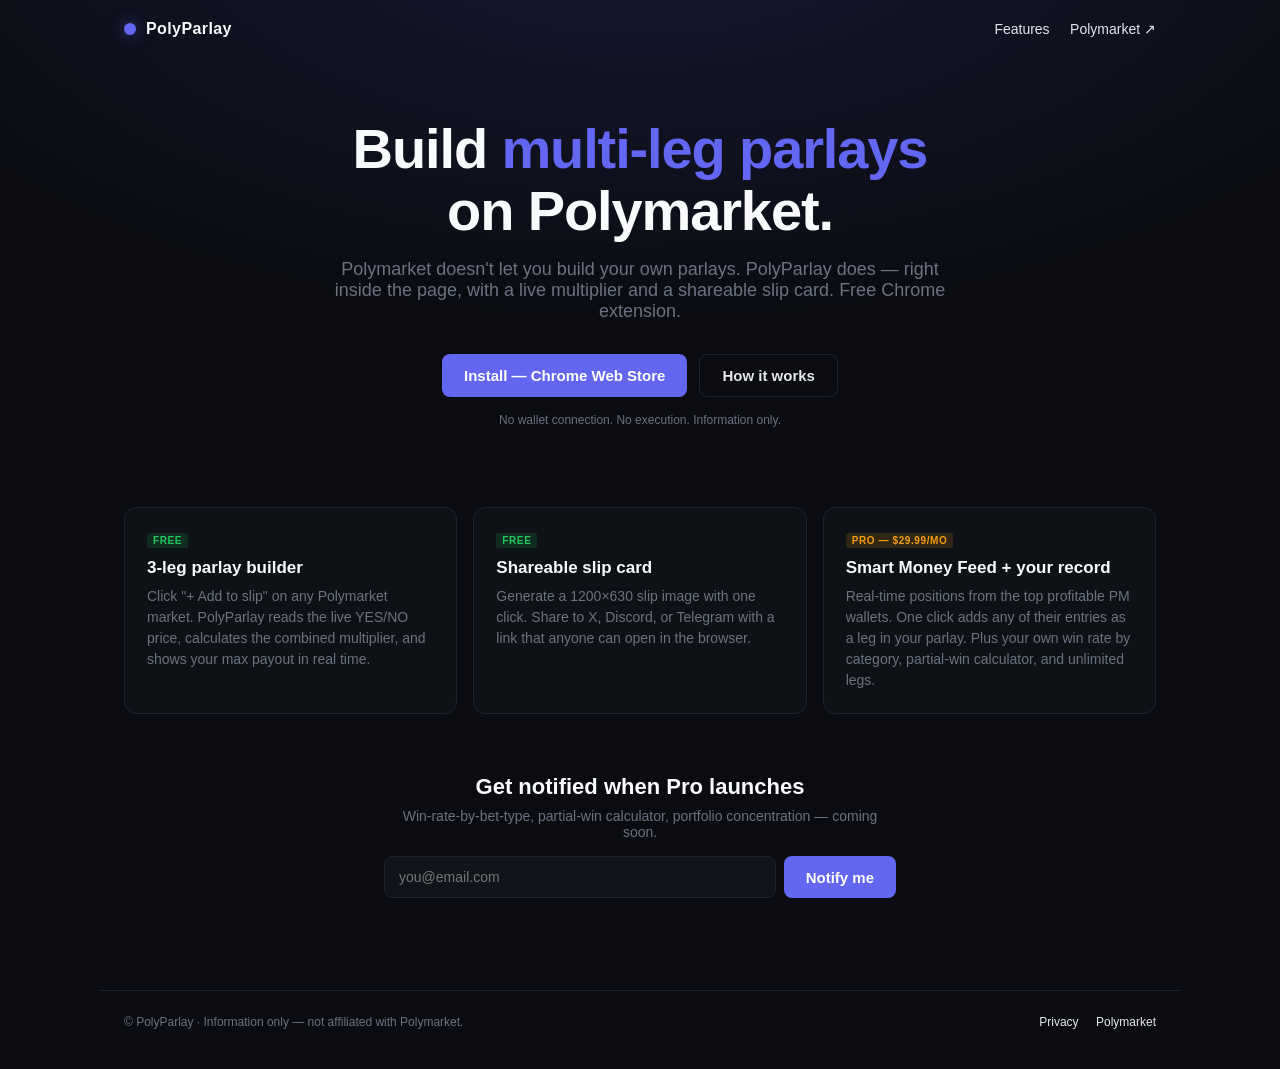
==== web/index.html @ f038534c "v0.1 — free tier MVP scaffold Chrome extension + slip viewer + landing page + privacy + README.  Fre" ====
<!doctype html>
<html lang="en">
  <head>
    <meta charset="utf-8" />
    <meta name="viewport" content="width=device-width, initial-scale=1" />
    <title>PolyParlay — Multi-leg parlay builder for Polymarket</title>
    <meta name="description" content="Build multi-leg parlays from Polymarket markets. See your combined multiplier and max payout. Generate shareable slip cards. Free Chrome extension." />
    <meta property="og:title" content="PolyParlay — Multi-leg parlay builder for Polymarket" />
    <meta property="og:description" content="Build, see, share. The parlay builder Polymarket doesn't have." />
    <meta property="og:type" content="website" />
    <meta name="twitter:card" content="summary_large_image" />
    <style>
      :root {
        --bg: #0b0d12;
        --surface: #11141a;
        --line: #1e2230;
        --muted: #6b7280;
        --text: #e5e7eb;
        --strong: #f9fafb;
        --accent: #6366f1;
        --green: #22c55e;
        --pro: #f59e0b;
      }
      * { box-sizing: border-box; }
      body {
        margin: 0;
        font-family: -apple-system, BlinkMacSystemFont, "Segoe UI", sans-serif;
        background: radial-gradient(1200px 600px at 50% -100px, rgba(99,102,241,0.15), transparent 70%), #0a0c12;
        color: var(--text);
        min-height: 100vh;
      }
      .nav {
        max-width: 1080px; margin: 0 auto;
        padding: 20px 24px;
        display: flex; justify-content: space-between; align-items: center;
      }
      .brand {
        display: flex; align-items: center; gap: 10px;
        font-weight: 800; letter-spacing: 0.4px; color: var(--strong);
      }
      .brand .dot {
        width: 12px; height: 12px; border-radius: 50%;
        background: var(--accent);
        box-shadow: 0 0 16px rgba(99,102,241,0.6);
      }
      .nav a {
        color: var(--text); text-decoration: none; margin-left: 16px;
        font-size: 14px;
      }
      .nav a:hover { color: var(--strong); }

      .hero {
        max-width: 1080px; margin: 0 auto;
        padding: 60px 24px 80px;
        text-align: center;
      }
      h1 {
        font-size: clamp(32px, 5vw, 56px);
        line-height: 1.1;
        color: var(--strong);
        margin: 0 0 18px;
        font-weight: 800;
        letter-spacing: -0.02em;
      }
      h1 .accent { color: var(--accent); }
      .sub {
        color: var(--muted);
        font-size: clamp(15px, 1.6vw, 18px);
        max-width: 640px;
        margin: 0 auto 32px;
      }
      .cta-row {
        display: flex; justify-content: center; gap: 12px; flex-wrap: wrap;
        margin-bottom: 16px;
      }
      .btn {
        display: inline-flex; align-items: center; gap: 8px;
        padding: 12px 22px;
        border-radius: 8px;
        font-weight: 700; font-size: 15px;
        text-decoration: none;
        cursor: pointer; border: 0;
      }
      .btn.primary { background: var(--accent); color: white; }
      .btn.primary:hover { filter: brightness(1.08); }
      .btn.ghost { background: transparent; color: var(--text); border: 1px solid var(--line); }
      .btn.ghost:hover { color: var(--strong); border-color: #2c3142; }
      .micro { font-size: 12px; color: var(--muted); }

      .features {
        max-width: 1080px; margin: 0 auto;
        padding: 0 24px 60px;
        display: grid;
        grid-template-columns: repeat(3, 1fr);
        gap: 16px;
      }
      .feat {
        background: rgba(17, 20, 26, 0.7);
        border: 1px solid var(--line);
        border-radius: 12px;
        padding: 22px;
      }
      .feat h3 {
        margin: 0 0 8px;
        font-size: 17px;
        color: var(--strong);
      }
      .feat p { color: var(--muted); margin: 0; font-size: 14px; line-height: 1.5; }
      .feat .tag {
        display: inline-block; font-size: 10px; letter-spacing: 0.6px;
        text-transform: uppercase; padding: 2px 6px; border-radius: 3px;
        background: rgba(245,158,11,0.15); color: var(--pro);
        margin-bottom: 10px; font-weight: 700;
      }
      .feat .tag.free { background: rgba(34,197,94,0.15); color: var(--green); }

      .email {
        max-width: 560px; margin: 0 auto;
        padding: 0 24px 80px;
        text-align: center;
      }
      .email h2 { color: var(--strong); margin: 0 0 8px; font-size: 22px; }
      .email p { color: var(--muted); margin: 0 0 16px; font-size: 14px; }
      .email form {
        display: flex; gap: 8px;
      }
      .email input {
        flex: 1;
        background: var(--surface);
        border: 1px solid var(--line);
        border-radius: 8px;
        padding: 12px 14px;
        color: var(--strong);
        font-size: 14px;
      }
      .email input:focus { outline: 2px solid var(--accent); border-color: transparent; }
      .footer {
        max-width: 1080px; margin: 0 auto;
        padding: 24px 24px 40px;
        display: flex; justify-content: space-between; flex-wrap: wrap; gap: 12px;
        border-top: 1px solid var(--line);
        font-size: 12px; color: var(--muted);
      }
      .footer a { color: var(--text); text-decoration: none; margin-left: 14px; }
      .footer a:hover { color: var(--strong); }

      @media (max-width: 720px) {
        .features { grid-template-columns: 1fr; }
      }
    </style>
  </head>
  <body>
    <nav class="nav">
      <div class="brand"><span class="dot"></span> PolyParlay</div>
      <div>
        <a href="#features">Features</a>
        <a href="https://polymarket.com" target="_blank" rel="noopener">Polymarket ↗</a>
      </div>
    </nav>

    <section class="hero">
      <h1>Build <span class="accent">multi-leg parlays</span><br />on Polymarket.</h1>
      <p class="sub">
        Polymarket doesn't let you build your own parlays. PolyParlay does — right inside the page, with a
        live multiplier and a shareable slip card. Free Chrome extension.
      </p>
      <div class="cta-row">
        <a class="btn primary" id="installCta" href="#">Install — Chrome Web Store</a>
        <a class="btn ghost" href="#features">How it works</a>
      </div>
      <div class="micro">No wallet connection. No execution. Information only.</div>
    </section>

    <section class="features" id="features">
      <div class="feat">
        <span class="tag free">Free</span>
        <h3>3-leg parlay builder</h3>
        <p>Click "+ Add to slip" on any Polymarket market. PolyParlay reads the live YES/NO price, calculates the combined multiplier, and shows your max payout in real time.</p>
      </div>
      <div class="feat">
        <span class="tag free">Free</span>
        <h3>Shareable slip card</h3>
        <p>Generate a 1200×630 slip image with one click. Share to X, Discord, or Telegram with a link that anyone can open in the browser.</p>
      </div>
      <div class="feat">
        <span class="tag">Pro — $29.99/mo</span>
        <h3>Smart Money Feed + your record</h3>
        <p>Real-time positions from the top profitable PM wallets. One click adds any of their entries as a leg in your parlay. Plus your own win rate by category, partial-win calculator, and unlimited legs.</p>
      </div>
    </section>

    <section class="email">
      <h2>Get notified when Pro launches</h2>
      <p>Win-rate-by-bet-type, partial-win calculator, portfolio concentration — coming soon.</p>
      <form id="emailForm">
        <input type="email" required placeholder="you@email.com" id="emailInput" />
        <button type="submit" class="btn primary">Notify me</button>
      </form>
      <div class="micro" id="emailStatus" style="margin-top: 12px;"></div>
    </section>

    <div class="footer">
      <div>© PolyParlay · Information only — not affiliated with Polymarket.</div>
      <div>
        <a href="/privacy.html">Privacy</a>
        <a href="https://polymarket.com" target="_blank" rel="noopener">Polymarket</a>
      </div>
    </div>

    <script>
      // Placeholder install link until CWS listing is live
      document.getElementById('installCta').addEventListener('click', (e) => {
        e.preventDefault();
        const msg = 'Chrome Web Store listing pending. Watch this space — or load unpacked from GitHub for now.';
        alert(msg);
      });

      // Placeholder email capture (no backend yet — log to console; replace with Formspree/Netlify/etc.)
      document.getElementById('emailForm').addEventListener('submit', (e) => {
        e.preventDefault();
        const email = document.getElementById('emailInput').value.trim();
        const status = document.getElementById('emailStatus');
        if (!email) return;
        // TODO: wire to email service. For now, store locally and confirm.
        try {
          const list = JSON.parse(localStorage.getItem('pp_waitlist') || '[]');
          list.push({ email, ts: Date.now() });
          localStorage.setItem('pp_waitlist', JSON.stringify(list));
        } catch {}
        status.textContent = 'Thanks — you\'re on the list.';
        document.getElementById('emailInput').value = '';
      });
    </script>
  </body>
</html>
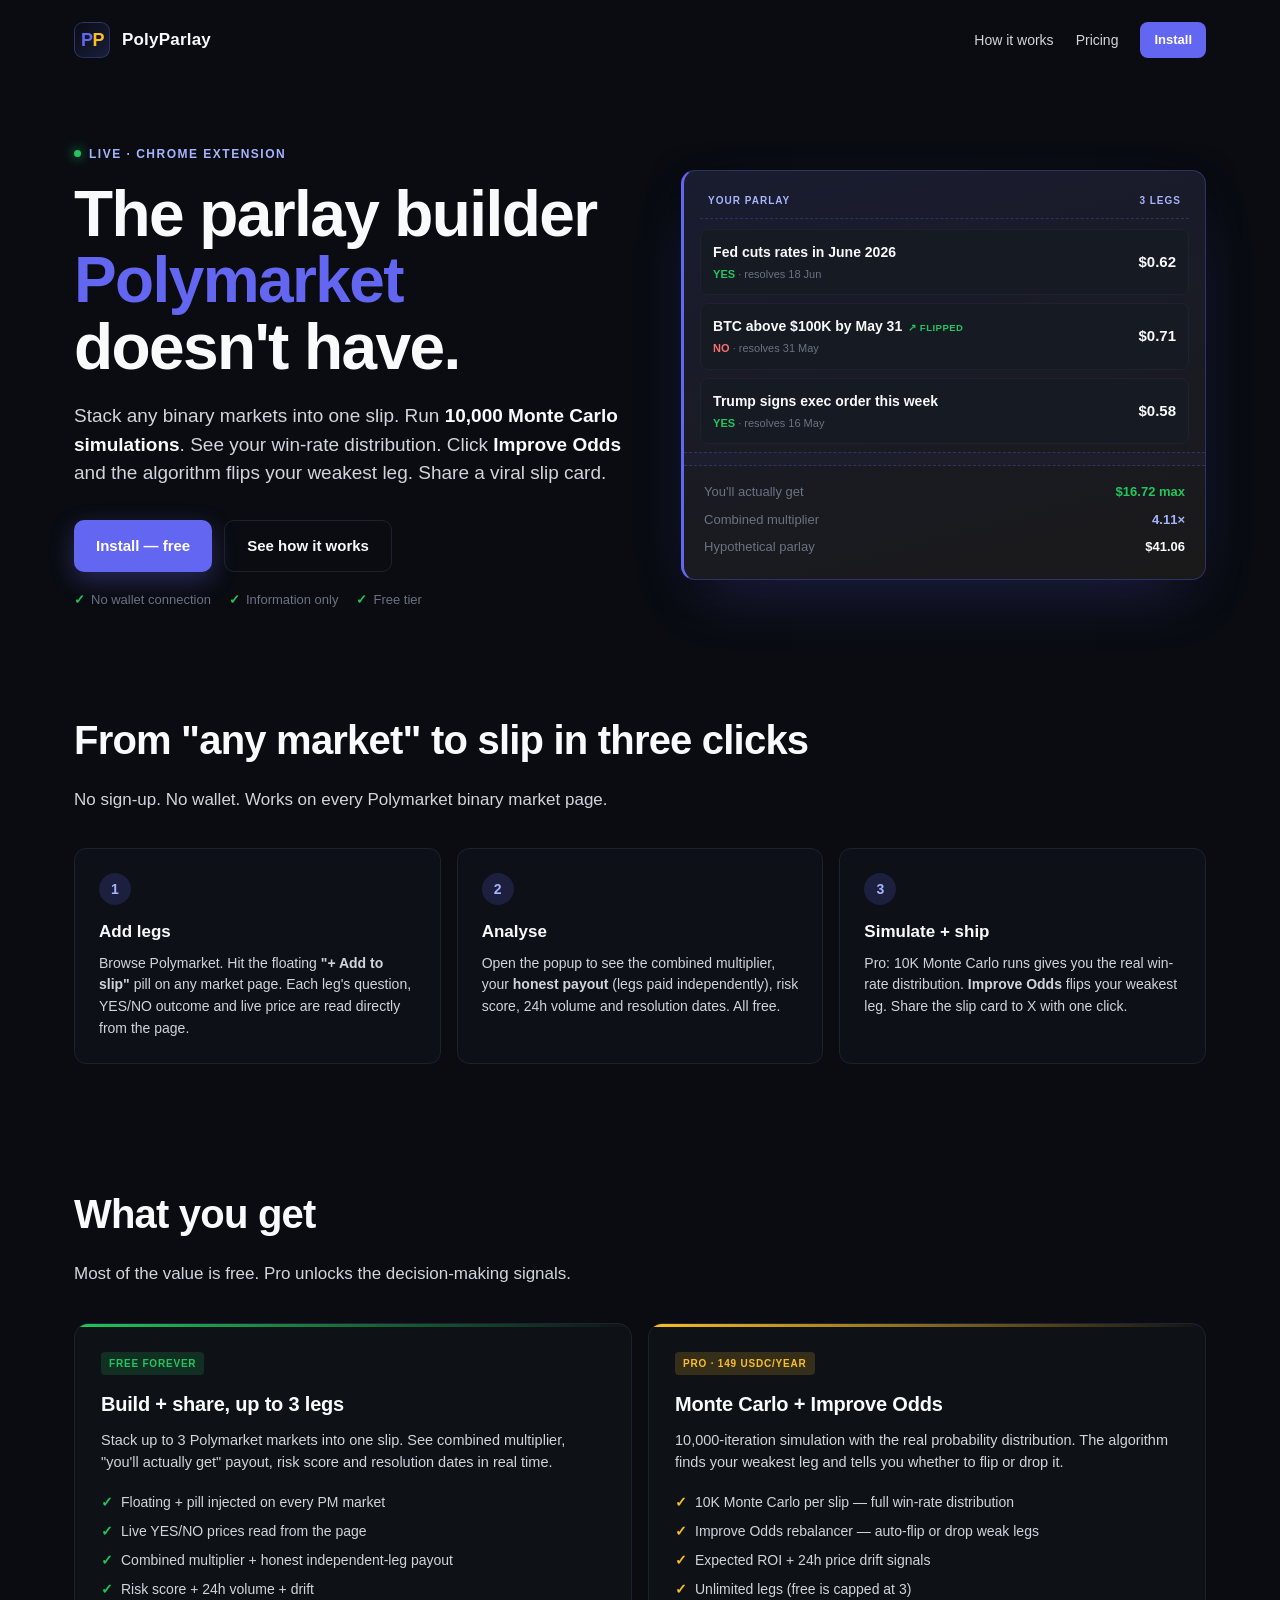
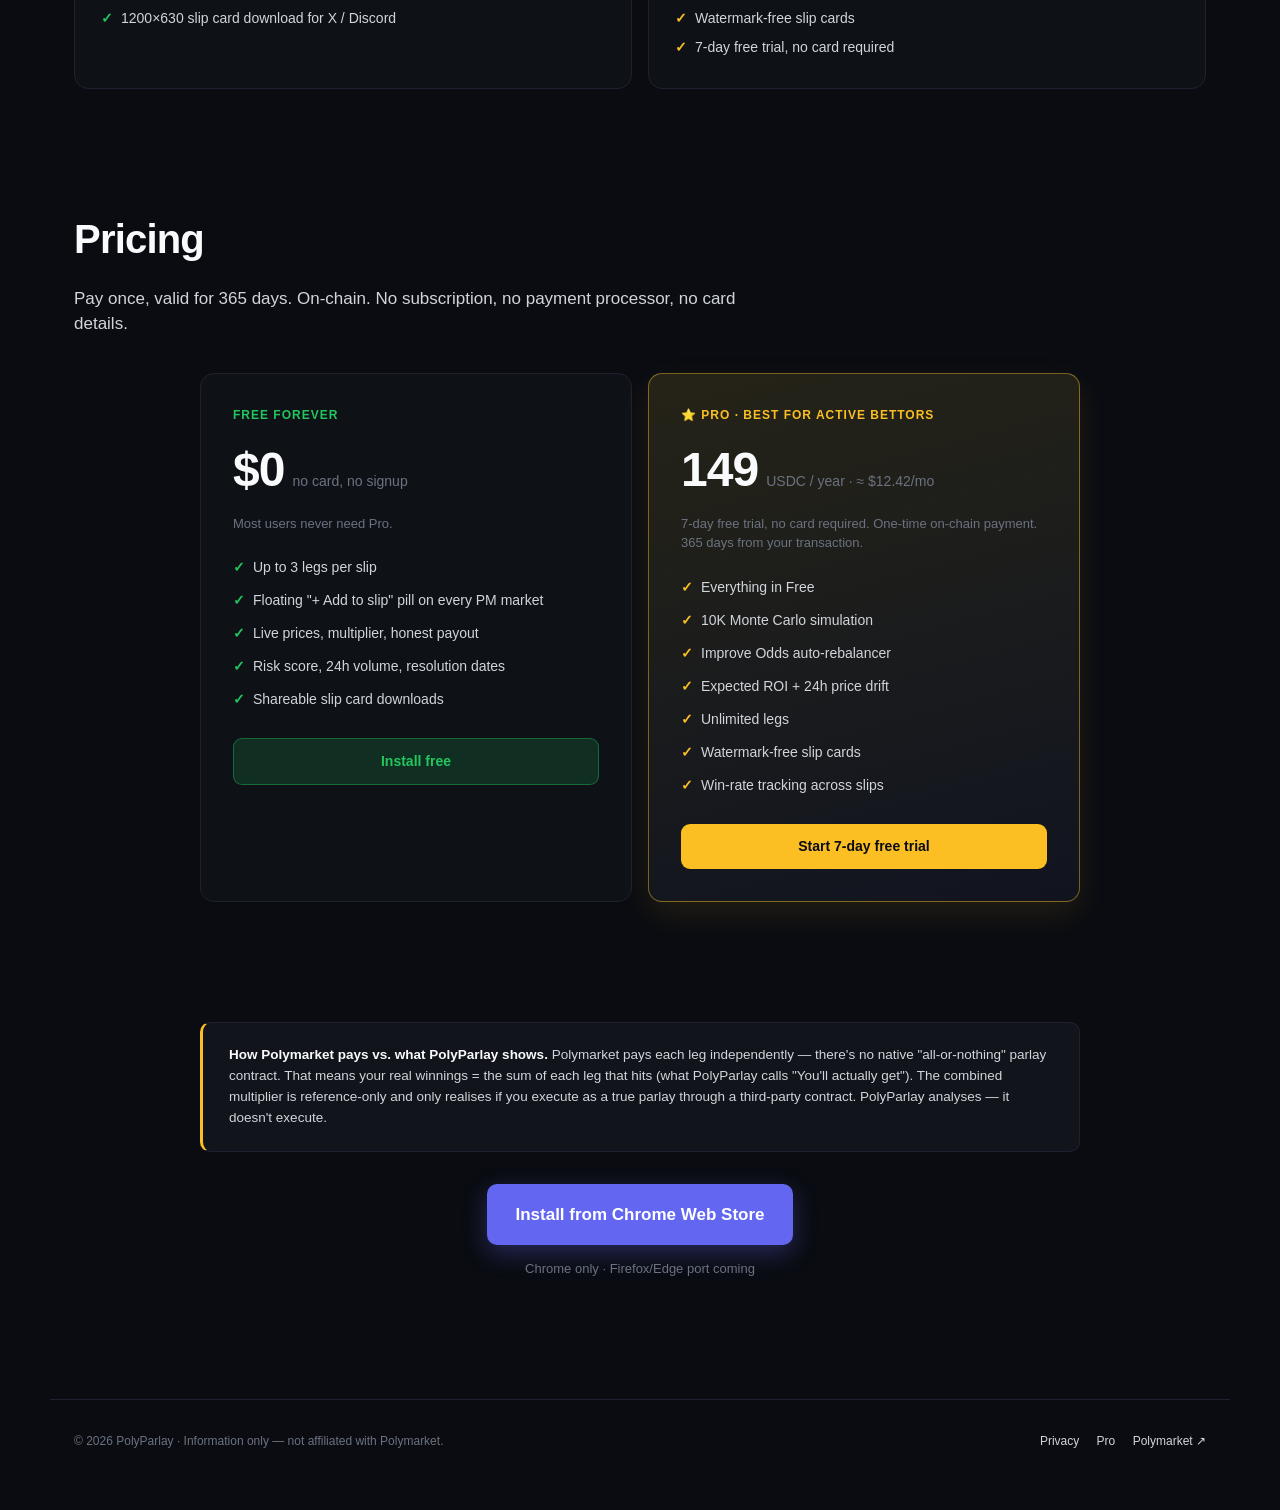
==== commit 9b891b64: "website rewrite + X assets (header + bio) WEB (web/index.html): - Stale $29.99/mo Pro pricing -> 149" ====
--- a/web/index.html
+++ b/web/index.html
@@ -4,232 +4,625 @@
     <meta charset="utf-8" />
     <meta name="viewport" content="width=device-width, initial-scale=1" />
     <title>PolyParlay — Multi-leg parlay builder for Polymarket</title>
-    <meta name="description" content="Build multi-leg parlays from Polymarket markets. See your combined multiplier and max payout. Generate shareable slip cards. Free Chrome extension." />
+    <meta name="description" content="Build multi-leg parlays from Polymarket markets. 10K Monte Carlo sim, auto-rebalance weak legs, shareable slip cards. Free Chrome extension." />
     <meta property="og:title" content="PolyParlay — Multi-leg parlay builder for Polymarket" />
-    <meta property="og:description" content="Build, see, share. The parlay builder Polymarket doesn't have." />
+    <meta property="og:description" content="Stack 3+ Polymarket markets into one slip. 10K Monte Carlo sim. Auto-rebalance your weakest leg. Honest payout math." />
     <meta property="og:type" content="website" />
+    <meta property="og:url" content="https://polyparlay.app" />
     <meta name="twitter:card" content="summary_large_image" />
+    <meta name="twitter:title" content="PolyParlay — Parlay Builder for Polymarket" />
+    <meta name="twitter:description" content="Stack 3+ Polymarket markets into one slip. 10K Monte Carlo. Auto-rebalance weak legs." />
+    <link rel="icon" type="image/png" sizes="128x128" href="/icon.png" />
     <style>
       :root {
-        --bg: #0b0d12;
+        --bg: #0a0c12;
         --surface: #11141a;
+        --surface-2: #161a22;
         --line: #1e2230;
         --muted: #6b7280;
-        --text: #e5e7eb;
+        --text: #d1d5db;
         --strong: #f9fafb;
         --accent: #6366f1;
+        --accent-2: #a5b4fc;
         --green: #22c55e;
-        --pro: #f59e0b;
+        --pro: #fbbf24;
       }
       * { box-sizing: border-box; }
+      html { scroll-behavior: smooth; }
       body {
         margin: 0;
-        font-family: -apple-system, BlinkMacSystemFont, "Segoe UI", sans-serif;
-        background: radial-gradient(1200px 600px at 50% -100px, rgba(99,102,241,0.15), transparent 70%), #0a0c12;
+        font-family: -apple-system, BlinkMacSystemFont, "Segoe UI", "Helvetica Neue", sans-serif;
+        background:
+          radial-gradient(900px 500px at 100% -10%, rgba(99,102,241,0.22), transparent 60%),
+          radial-gradient(700px 500px at 0% 110%, rgba(245,158,11,0.10), transparent 60%),
+          var(--bg);
         color: var(--text);
         min-height: 100vh;
-      }
+        line-height: 1.5;
+        -webkit-font-smoothing: antialiased;
+      }
+
+      /* === NAV === */
       .nav {
-        max-width: 1080px; margin: 0 auto;
-        padding: 20px 24px;
+        max-width: 1180px; margin: 0 auto;
+        padding: 22px 24px;
         display: flex; justify-content: space-between; align-items: center;
       }
       .brand {
-        display: flex; align-items: center; gap: 10px;
-        font-weight: 800; letter-spacing: 0.4px; color: var(--strong);
-      }
-      .brand .dot {
-        width: 12px; height: 12px; border-radius: 50%;
+        display: flex; align-items: center; gap: 12px;
+        font-weight: 800; letter-spacing: 0.2px; color: var(--strong);
+        font-size: 17px;
+        text-decoration: none;
+      }
+      .brand-mark {
+        width: 36px; height: 36px;
+        border-radius: 9px;
+        background: linear-gradient(135deg, #0a0c14, #1a1f3a);
+        display: inline-flex; align-items: center; justify-content: center;
+        gap: 1px; padding: 0 4px;
+        border: 1px solid rgba(99,102,241,0.35);
+        font-weight: 900; font-size: 18px;
+        letter-spacing: -1.5px;
+        line-height: 1;
+      }
+      .brand-mark .p1 { color: var(--accent); }
+      .brand-mark .p2 { color: var(--pro); }
+      .nav-links { display: flex; gap: 22px; align-items: center; }
+      .nav-links a {
+        color: var(--text); text-decoration: none; font-size: 14px; font-weight: 500;
+      }
+      .nav-links a:hover { color: var(--strong); }
+      .nav-links .install {
         background: var(--accent);
-        box-shadow: 0 0 16px rgba(99,102,241,0.6);
-      }
-      .nav a {
-        color: var(--text); text-decoration: none; margin-left: 16px;
-        font-size: 14px;
-      }
-      .nav a:hover { color: var(--strong); }
-
+        color: white !important;
+        padding: 8px 14px;
+        border-radius: 8px;
+        font-weight: 700;
+        font-size: 13px;
+      }
+      .nav-links .install:hover { filter: brightness(1.08); }
+
+      /* === HERO === */
       .hero {
-        max-width: 1080px; margin: 0 auto;
-        padding: 60px 24px 80px;
-        text-align: center;
+        max-width: 1180px; margin: 0 auto;
+        padding: 60px 24px 40px;
+        display: grid;
+        grid-template-columns: 1.05fr 1fr;
+        gap: 56px;
+        align-items: center;
+      }
+      .hero-eyebrow {
+        display: inline-flex; align-items: center; gap: 8px;
+        font-size: 12px; font-weight: 700;
+        letter-spacing: 1.5px; text-transform: uppercase;
+        color: var(--accent-2);
+        margin-bottom: 18px;
+      }
+      .hero-eyebrow .pulse {
+        width: 7px; height: 7px; border-radius: 50%;
+        background: var(--green);
+        box-shadow: 0 0 12px var(--green);
+        animation: pulse 2.2s ease-in-out infinite;
+      }
+      @keyframes pulse {
+        0%, 100% { opacity: 1; }
+        50% { opacity: 0.45; }
       }
       h1 {
-        font-size: clamp(32px, 5vw, 56px);
-        line-height: 1.1;
+        font-size: clamp(36px, 5.4vw, 64px);
+        line-height: 1.04;
         color: var(--strong);
-        margin: 0 0 18px;
-        font-weight: 800;
-        letter-spacing: -0.02em;
+        margin: 0 0 22px;
+        font-weight: 900;
+        letter-spacing: -0.025em;
       }
       h1 .accent { color: var(--accent); }
-      .sub {
-        color: var(--muted);
-        font-size: clamp(15px, 1.6vw, 18px);
-        max-width: 640px;
-        margin: 0 auto 32px;
-      }
+      h1 .pro { color: var(--pro); }
+      .lede {
+        color: var(--text);
+        font-size: clamp(16px, 1.8vw, 19px);
+        max-width: 560px;
+        margin: 0 0 32px;
+      }
+      .lede strong { color: var(--strong); }
       .cta-row {
-        display: flex; justify-content: center; gap: 12px; flex-wrap: wrap;
-        margin-bottom: 16px;
+        display: flex; gap: 12px; flex-wrap: wrap;
+        margin-bottom: 18px;
       }
       .btn {
         display: inline-flex; align-items: center; gap: 8px;
-        padding: 12px 22px;
-        border-radius: 8px;
+        padding: 14px 22px;
+        border-radius: 10px;
         font-weight: 700; font-size: 15px;
         text-decoration: none;
         cursor: pointer; border: 0;
-      }
-      .btn.primary { background: var(--accent); color: white; }
+        transition: filter 0.12s ease, transform 0.1s ease;
+      }
+      .btn:active { transform: scale(0.985); }
+      .btn.primary {
+        background: var(--accent); color: white;
+        box-shadow: 0 8px 24px rgba(99,102,241,0.32);
+      }
       .btn.primary:hover { filter: brightness(1.08); }
-      .btn.ghost { background: transparent; color: var(--text); border: 1px solid var(--line); }
-      .btn.ghost:hover { color: var(--strong); border-color: #2c3142; }
-      .micro { font-size: 12px; color: var(--muted); }
-
+      .btn.ghost {
+        background: transparent; color: var(--strong);
+        border: 1px solid var(--line);
+      }
+      .btn.ghost:hover { border-color: #2c3142; }
+      .trust-row {
+        display: flex; gap: 18px; flex-wrap: wrap;
+        font-size: 13px; color: var(--muted);
+      }
+      .trust-row span { display: inline-flex; align-items: center; gap: 6px; }
+      .trust-row .ok { color: var(--green); font-weight: 700; }
+
+      /* === HERO VISUAL — parlay-ticket mockup === */
+      .hero-visual {
+        background: var(--surface);
+        background-image: linear-gradient(165deg, rgba(99,102,241,0.10), rgba(245,158,11,0.04));
+        border: 1px solid rgba(99,102,241,0.30);
+        border-left: 3px solid var(--accent);
+        border-radius: 14px;
+        padding: 16px;
+        box-shadow: 0 24px 60px -20px rgba(99,102,241,0.30), 0 8px 30px rgba(0,0,0,0.5);
+      }
+      .hv-head {
+        display: flex; justify-content: space-between;
+        font-size: 10px; font-weight: 800;
+        letter-spacing: 1px; text-transform: uppercase;
+        color: var(--accent-2);
+        padding: 6px 8px 10px;
+        border-bottom: 1px dashed rgba(99,102,241,0.28);
+        margin-bottom: 10px;
+      }
+      .hv-leg {
+        display: grid;
+        grid-template-columns: 1fr auto;
+        gap: 12px;
+        padding: 12px;
+        background: var(--surface-2);
+        border: 1px solid var(--line);
+        border-radius: 8px;
+        margin-bottom: 8px;
+        align-items: center;
+      }
+      .hv-leg-q { color: var(--strong); font-weight: 600; font-size: 14px; }
+      .hv-leg-meta { color: var(--muted); font-size: 11px; margin-top: 3px; }
+      .hv-leg-meta .yes { color: var(--green); font-weight: 700; }
+      .hv-leg-meta .no  { color: #f87171; font-weight: 700; }
+      .hv-leg-price { font-weight: 800; color: var(--strong); font-size: 15px; }
+      .hv-flip {
+        display: inline-block;
+        font-size: 9.5px;
+        font-weight: 800;
+        color: var(--green);
+        letter-spacing: 0.5px;
+        margin-left: 6px;
+      }
+      .hv-perf {
+        position: relative;
+        height: 14px;
+        margin: 6px -16px;
+        background: rgba(99,102,241,0.04);
+        border-top: 1px dashed rgba(99,102,241,0.28);
+        border-bottom: 1px dashed rgba(99,102,241,0.28);
+      }
+      .hv-stub { padding: 6px 4px 2px; }
+      .hv-stub-row {
+        display: flex; justify-content: space-between;
+        font-size: 13px;
+        padding: 4px 0;
+      }
+      .hv-stub-row .lbl { color: var(--muted); }
+      .hv-stub-row .val { color: var(--strong); font-weight: 700; }
+      .hv-stub-row.green .val { color: var(--green); font-weight: 800; }
+      .hv-stub-row.accent .val { color: var(--accent-2); font-weight: 700; }
+
+      /* === SECTION HEADER === */
+      .section {
+        max-width: 1180px; margin: 0 auto;
+        padding: 60px 24px;
+      }
+      .section h2 {
+        font-size: clamp(28px, 3.5vw, 40px);
+        color: var(--strong);
+        margin: 0 0 14px;
+        font-weight: 900;
+        letter-spacing: -0.02em;
+      }
+      .section .lead {
+        color: var(--text);
+        font-size: 17px;
+        max-width: 680px;
+        margin-bottom: 36px;
+      }
+
+      /* === FEATURES === */
       .features {
-        max-width: 1080px; margin: 0 auto;
-        padding: 0 24px 60px;
+        display: grid;
+        grid-template-columns: repeat(2, 1fr);
+        gap: 16px;
+      }
+      .feat {
+        background: rgba(17, 20, 26, 0.7);
+        border: 1px solid var(--line);
+        border-radius: 14px;
+        padding: 26px;
+        position: relative;
+        overflow: hidden;
+      }
+      .feat::before {
+        content: '';
+        position: absolute; top: 0; left: 0; right: 0; height: 3px;
+      }
+      .feat.free::before  { background: linear-gradient(90deg, var(--green), transparent); }
+      .feat.pro::before   { background: linear-gradient(90deg, var(--pro), transparent); }
+      .feat .tag {
+        display: inline-block; font-size: 10px; letter-spacing: 0.8px;
+        text-transform: uppercase; padding: 4px 8px; border-radius: 4px;
+        margin-bottom: 14px; font-weight: 800;
+      }
+      .feat.free .tag { background: rgba(34,197,94,0.16); color: var(--green); }
+      .feat.pro  .tag { background: rgba(251,191,36,0.16); color: var(--pro); }
+      .feat h3 {
+        margin: 0 0 10px;
+        font-size: 20px;
+        color: var(--strong);
+        font-weight: 800;
+        letter-spacing: -0.01em;
+      }
+      .feat p { color: var(--text); margin: 0 0 14px; font-size: 14.5px; line-height: 1.55; }
+      .feat .bullets { margin: 0; padding: 0; list-style: none; font-size: 14px; }
+      .feat .bullets li {
+        padding: 4px 0;
+        color: var(--text);
+        display: flex; gap: 8px;
+      }
+      .feat .bullets li::before {
+        content: '✓';
+        color: var(--green);
+        font-weight: 800;
+        flex-shrink: 0;
+      }
+      .feat.pro .bullets li::before { color: var(--pro); }
+
+      /* === HOW IT WORKS === */
+      .steps {
         display: grid;
         grid-template-columns: repeat(3, 1fr);
         gap: 16px;
       }
-      .feat {
+      .step {
+        background: rgba(17, 20, 26, 0.55);
+        border: 1px solid var(--line);
+        border-radius: 12px;
+        padding: 24px;
+      }
+      .step-num {
+        width: 32px; height: 32px;
+        border-radius: 50%;
+        background: rgba(99,102,241,0.18);
+        color: var(--accent-2);
+        display: inline-flex; align-items: center; justify-content: center;
+        font-weight: 800; font-size: 14px;
+        margin-bottom: 14px;
+      }
+      .step h3 {
+        margin: 0 0 8px; color: var(--strong); font-size: 17px; font-weight: 800;
+      }
+      .step p { color: var(--text); font-size: 14px; margin: 0; line-height: 1.55; }
+
+      /* === PRICING === */
+      .pricing {
+        display: grid;
+        grid-template-columns: 1fr 1fr;
+        gap: 16px;
+        max-width: 880px;
+        margin: 0 auto;
+      }
+      .price-card {
         background: rgba(17, 20, 26, 0.7);
         border: 1px solid var(--line);
-        border-radius: 12px;
-        padding: 22px;
-      }
-      .feat h3 {
-        margin: 0 0 8px;
-        font-size: 17px;
-        color: var(--strong);
-      }
-      .feat p { color: var(--muted); margin: 0; font-size: 14px; line-height: 1.5; }
-      .feat .tag {
-        display: inline-block; font-size: 10px; letter-spacing: 0.6px;
-        text-transform: uppercase; padding: 2px 6px; border-radius: 3px;
-        background: rgba(245,158,11,0.15); color: var(--pro);
-        margin-bottom: 10px; font-weight: 700;
-      }
-      .feat .tag.free { background: rgba(34,197,94,0.15); color: var(--green); }
-
-      .email {
-        max-width: 560px; margin: 0 auto;
-        padding: 0 24px 80px;
-        text-align: center;
-      }
-      .email h2 { color: var(--strong); margin: 0 0 8px; font-size: 22px; }
-      .email p { color: var(--muted); margin: 0 0 16px; font-size: 14px; }
-      .email form {
+        border-radius: 14px;
+        padding: 32px;
+        position: relative;
+      }
+      .price-card.featured {
+        border-color: rgba(251,191,36,0.45);
+        background-image: linear-gradient(165deg, rgba(251,191,36,0.10), rgba(99,102,241,0.04));
+        box-shadow: 0 12px 32px rgba(251,191,36,0.10);
+      }
+      .price-card .pname {
+        font-size: 12px; font-weight: 800;
+        letter-spacing: 1px; text-transform: uppercase;
+        margin-bottom: 10px;
+      }
+      .price-card.free .pname { color: var(--green); }
+      .price-card.pro  .pname { color: var(--pro); }
+      .price-card .pamount {
+        display: flex; align-items: baseline; gap: 8px;
+        margin-bottom: 8px;
+      }
+      .price-card .pamount strong {
+        font-size: clamp(32px, 5vw, 48px);
+        font-weight: 900; color: var(--strong);
+        letter-spacing: -0.02em;
+      }
+      .price-card .pamount span { color: var(--muted); font-size: 14px; }
+      .price-card .pmeta { color: var(--muted); font-size: 13px; margin-bottom: 18px; }
+      .price-card ul { padding: 0; margin: 0 0 22px; list-style: none; font-size: 14px; }
+      .price-card li {
+        padding: 6px 0;
         display: flex; gap: 8px;
-      }
-      .email input {
-        flex: 1;
+        color: var(--text);
+      }
+      .price-card li::before { content: '✓'; color: var(--green); font-weight: 800; flex-shrink: 0; }
+      .price-card.pro li::before { color: var(--pro); }
+      .price-card .pcta {
+        display: block; text-align: center;
+        padding: 12px 18px;
+        border-radius: 9px;
+        font-weight: 800;
+        text-decoration: none;
+        font-size: 14px;
+      }
+      .price-card.free .pcta { background: rgba(34,197,94,0.16); color: var(--green); border: 1px solid rgba(34,197,94,0.4); }
+      .price-card.pro  .pcta { background: var(--pro); color: #0a0c12; }
+      .price-card.pro  .pcta:hover { filter: brightness(1.06); }
+
+      /* === DISCLAIMER STRIP === */
+      .disclaimer-strip {
+        max-width: 880px; margin: 0 auto;
+        padding: 22px 26px;
         background: var(--surface);
         border: 1px solid var(--line);
-        border-radius: 8px;
-        padding: 12px 14px;
-        color: var(--strong);
-        font-size: 14px;
-      }
-      .email input:focus { outline: 2px solid var(--accent); border-color: transparent; }
+        border-left: 3px solid var(--pro);
+        border-radius: 10px;
+        font-size: 13.5px;
+        color: var(--text);
+        line-height: 1.55;
+      }
+      .disclaimer-strip strong { color: var(--strong); }
+
+      /* === FOOTER === */
       .footer {
-        max-width: 1080px; margin: 0 auto;
-        padding: 24px 24px 40px;
+        max-width: 1180px; margin: 0 auto;
+        padding: 32px 24px 60px;
         display: flex; justify-content: space-between; flex-wrap: wrap; gap: 12px;
         border-top: 1px solid var(--line);
         font-size: 12px; color: var(--muted);
-      }
-      .footer a { color: var(--text); text-decoration: none; margin-left: 14px; }
-      .footer a:hover { color: var(--strong); }
-
-      @media (max-width: 720px) {
+        margin-top: 60px;
+      }
+      .footer .links a { color: var(--text); text-decoration: none; margin-left: 14px; }
+      .footer .links a:hover { color: var(--strong); }
+
+      /* === RESPONSIVE === */
+      @media (max-width: 880px) {
+        .hero { grid-template-columns: 1fr; padding-top: 36px; }
+        .hero-visual { order: 2; }
         .features { grid-template-columns: 1fr; }
+        .steps { grid-template-columns: 1fr; }
+        .pricing { grid-template-columns: 1fr; }
       }
     </style>
   </head>
   <body>
     <nav class="nav">
-      <div class="brand"><span class="dot"></span> PolyParlay</div>
+      <a class="brand" href="/">
+        <span class="brand-mark"><span class="p1">P</span><span class="p2">P</span></span>
+        PolyParlay
+      </a>
+      <div class="nav-links">
+        <a href="#how">How it works</a>
+        <a href="#pricing">Pricing</a>
+        <a class="install" href="#install">Install</a>
+      </div>
+    </nav>
+
+    <!-- ============================================================
+         HERO
+         ============================================================ -->
+    <section class="hero">
       <div>
-        <a href="#features">Features</a>
+        <div class="hero-eyebrow"><span class="pulse"></span> Live · Chrome extension</div>
+        <h1>The parlay builder<br /><span class="accent">Polymarket</span> doesn't have.</h1>
+        <p class="lede">
+          Stack any binary markets into one slip. Run <strong>10,000 Monte Carlo simulations</strong>.
+          See your win-rate distribution. Click <strong>Improve Odds</strong> and the algorithm flips
+          your weakest leg. Share a viral slip card.
+        </p>
+        <div class="cta-row">
+          <a class="btn primary" id="installCta" href="#install">Install — free</a>
+          <a class="btn ghost" href="#how">See how it works</a>
+        </div>
+        <div class="trust-row">
+          <span><span class="ok">✓</span> No wallet connection</span>
+          <span><span class="ok">✓</span> Information only</span>
+          <span><span class="ok">✓</span> Free tier</span>
+        </div>
+      </div>
+
+      <!-- Product visual: parlay-ticket card mockup -->
+      <div class="hero-visual" aria-hidden="true">
+        <div class="hv-head">
+          <span>Your parlay</span><span>3 LEGS</span>
+        </div>
+        <div class="hv-leg">
+          <div>
+            <div class="hv-leg-q">Fed cuts rates in June 2026</div>
+            <div class="hv-leg-meta"><span class="yes">YES</span> · resolves 18 Jun</div>
+          </div>
+          <div class="hv-leg-price">$0.62</div>
+        </div>
+        <div class="hv-leg">
+          <div>
+            <div class="hv-leg-q">BTC above $100K by May 31<span class="hv-flip">↗ FLIPPED</span></div>
+            <div class="hv-leg-meta"><span class="no">NO</span> · resolves 31 May</div>
+          </div>
+          <div class="hv-leg-price">$0.71</div>
+        </div>
+        <div class="hv-leg">
+          <div>
+            <div class="hv-leg-q">Trump signs exec order this week</div>
+            <div class="hv-leg-meta"><span class="yes">YES</span> · resolves 16 May</div>
+          </div>
+          <div class="hv-leg-price">$0.58</div>
+        </div>
+        <div class="hv-perf"></div>
+        <div class="hv-stub">
+          <div class="hv-stub-row green"><span class="lbl">You'll actually get</span><span class="val">$16.72 max</span></div>
+          <div class="hv-stub-row accent"><span class="lbl">Combined multiplier</span><span class="val">4.11×</span></div>
+          <div class="hv-stub-row"><span class="lbl">Hypothetical parlay</span><span class="val">$41.06</span></div>
+        </div>
+      </div>
+    </section>
+
+    <!-- ============================================================
+         HOW IT WORKS
+         ============================================================ -->
+    <section class="section" id="how">
+      <h2>From "any market" to slip in three clicks</h2>
+      <p class="lead">No sign-up. No wallet. Works on every Polymarket binary market page.</p>
+      <div class="steps">
+        <div class="step">
+          <div class="step-num">1</div>
+          <h3>Add legs</h3>
+          <p>Browse Polymarket. Hit the floating <strong>"+ Add to slip"</strong> pill on any market page. Each leg's question, YES/NO outcome and live price are read directly from the page.</p>
+        </div>
+        <div class="step">
+          <div class="step-num">2</div>
+          <h3>Analyse</h3>
+          <p>Open the popup to see the combined multiplier, your <strong>honest payout</strong> (legs paid independently), risk score, 24h volume and resolution dates. All free.</p>
+        </div>
+        <div class="step">
+          <div class="step-num">3</div>
+          <h3>Simulate + ship</h3>
+          <p>Pro: 10K Monte Carlo runs gives you the real win-rate distribution. <strong>Improve Odds</strong> flips your weakest leg. Share the slip card to X with one click.</p>
+        </div>
+      </div>
+    </section>
+
+    <!-- ============================================================
+         FEATURES
+         ============================================================ -->
+    <section class="section">
+      <h2>What you get</h2>
+      <p class="lead">Most of the value is free. Pro unlocks the decision-making signals.</p>
+      <div class="features">
+        <div class="feat free">
+          <span class="tag">FREE FOREVER</span>
+          <h3>Build + share, up to 3 legs</h3>
+          <p>Stack up to 3 Polymarket markets into one slip. See combined multiplier, "you'll actually get" payout, risk score and resolution dates in real time.</p>
+          <ul class="bullets">
+            <li>Floating + pill injected on every PM market</li>
+            <li>Live YES/NO prices read from the page</li>
+            <li>Combined multiplier + honest independent-leg payout</li>
+            <li>Risk score + 24h volume + drift</li>
+            <li>1200×630 slip card download for X / Discord</li>
+          </ul>
+        </div>
+        <div class="feat pro">
+          <span class="tag">PRO · 149 USDC/year</span>
+          <h3>Monte Carlo + Improve Odds</h3>
+          <p>10,000-iteration simulation with the real probability distribution. The algorithm finds your weakest leg and tells you whether to flip or drop it.</p>
+          <ul class="bullets">
+            <li>10K Monte Carlo per slip — full win-rate distribution</li>
+            <li>Improve Odds rebalancer — auto-flip or drop weak legs</li>
+            <li>Expected ROI + 24h price drift signals</li>
+            <li>Unlimited legs (free is capped at 3)</li>
+            <li>Watermark-free slip cards</li>
+            <li>7-day free trial, no card required</li>
+          </ul>
+        </div>
+      </div>
+    </section>
+
+    <!-- ============================================================
+         PRICING
+         ============================================================ -->
+    <section class="section" id="pricing">
+      <h2>Pricing</h2>
+      <p class="lead">Pay once, valid for 365 days. On-chain. No subscription, no payment processor, no card details.</p>
+      <div class="pricing">
+        <div class="price-card free">
+          <div class="pname">Free forever</div>
+          <div class="pamount"><strong>$0</strong><span>no card, no signup</span></div>
+          <div class="pmeta">Most users never need Pro.</div>
+          <ul>
+            <li>Up to 3 legs per slip</li>
+            <li>Floating "+ Add to slip" pill on every PM market</li>
+            <li>Live prices, multiplier, honest payout</li>
+            <li>Risk score, 24h volume, resolution dates</li>
+            <li>Shareable slip card downloads</li>
+          </ul>
+          <a class="pcta" href="#install">Install free</a>
+        </div>
+        <div class="price-card pro featured">
+          <div class="pname">⭐ Pro · best for active bettors</div>
+          <div class="pamount"><strong>149</strong><span>USDC / year · ≈ $12.42/mo</span></div>
+          <div class="pmeta">7-day free trial, no card required. One-time on-chain payment. 365 days from your transaction.</div>
+          <ul>
+            <li>Everything in Free</li>
+            <li>10K Monte Carlo simulation</li>
+            <li>Improve Odds auto-rebalancer</li>
+            <li>Expected ROI + 24h price drift</li>
+            <li>Unlimited legs</li>
+            <li>Watermark-free slip cards</li>
+            <li>Win-rate tracking across slips</li>
+          </ul>
+          <a class="pcta" href="/upgrade">Start 7-day free trial</a>
+        </div>
+      </div>
+    </section>
+
+    <!-- ============================================================
+         INSTALL CTA
+         ============================================================ -->
+    <section class="section" id="install">
+      <div class="disclaimer-strip">
+        <strong>How Polymarket pays vs. what PolyParlay shows.</strong>
+        Polymarket pays each leg independently — there's no native "all-or-nothing" parlay contract.
+        That means your real winnings = the sum of each leg that hits (what PolyParlay calls
+        "You'll actually get"). The combined multiplier is reference-only and only realises if you
+        execute as a true parlay through a third-party contract. PolyParlay analyses — it doesn't execute.
+      </div>
+      <div style="text-align:center; margin-top:32px;">
+        <a class="btn primary" id="installCta2" href="#" style="padding:18px 28px; font-size:17px;">Install from Chrome Web Store</a>
+        <div style="margin-top:14px; font-size:13px; color: var(--muted);">
+          Chrome only · Firefox/Edge port coming
+        </div>
+      </div>
+    </section>
+
+    <!-- ============================================================
+         FOOTER
+         ============================================================ -->
+    <div class="footer">
+      <div>© 2026 PolyParlay · Information only — not affiliated with Polymarket.</div>
+      <div class="links">
+        <a href="/privacy">Privacy</a>
+        <a href="/upgrade">Pro</a>
         <a href="https://polymarket.com" target="_blank" rel="noopener">Polymarket ↗</a>
       </div>
-    </nav>
-
-    <section class="hero">
-      <h1>Build <span class="accent">multi-leg parlays</span><br />on Polymarket.</h1>
-      <p class="sub">
-        Polymarket doesn't let you build your own parlays. PolyParlay does — right inside the page, with a
-        live multiplier and a shareable slip card. Free Chrome extension.
-      </p>
-      <div class="cta-row">
-        <a class="btn primary" id="installCta" href="#">Install — Chrome Web Store</a>
-        <a class="btn ghost" href="#features">How it works</a>
-      </div>
-      <div class="micro">No wallet connection. No execution. Information only.</div>
-    </section>
-
-    <section class="features" id="features">
-      <div class="feat">
-        <span class="tag free">Free</span>
-        <h3>3-leg parlay builder</h3>
-        <p>Click "+ Add to slip" on any Polymarket market. PolyParlay reads the live YES/NO price, calculates the combined multiplier, and shows your max payout in real time.</p>
-      </div>
-      <div class="feat">
-        <span class="tag free">Free</span>
-        <h3>Shareable slip card</h3>
-        <p>Generate a 1200×630 slip image with one click. Share to X, Discord, or Telegram with a link that anyone can open in the browser.</p>
-      </div>
-      <div class="feat">
-        <span class="tag">Pro — $29.99/mo</span>
-        <h3>Smart Money Feed + your record</h3>
-        <p>Real-time positions from the top profitable PM wallets. One click adds any of their entries as a leg in your parlay. Plus your own win rate by category, partial-win calculator, and unlimited legs.</p>
-      </div>
-    </section>
-
-    <section class="email">
-      <h2>Get notified when Pro launches</h2>
-      <p>Win-rate-by-bet-type, partial-win calculator, portfolio concentration — coming soon.</p>
-      <form id="emailForm">
-        <input type="email" required placeholder="you@email.com" id="emailInput" />
-        <button type="submit" class="btn primary">Notify me</button>
-      </form>
-      <div class="micro" id="emailStatus" style="margin-top: 12px;"></div>
-    </section>
-
-    <div class="footer">
-      <div>© PolyParlay · Information only — not affiliated with Polymarket.</div>
-      <div>
-        <a href="/privacy.html">Privacy</a>
-        <a href="https://polymarket.com" target="_blank" rel="noopener">Polymarket</a>
-      </div>
     </div>
 
     <script>
-      // Placeholder install link until CWS listing is live
-      document.getElementById('installCta').addEventListener('click', (e) => {
-        e.preventDefault();
-        const msg = 'Chrome Web Store listing pending. Watch this space — or load unpacked from GitHub for now.';
-        alert(msg);
-      });
-
-      // Placeholder email capture (no backend yet — log to console; replace with Formspree/Netlify/etc.)
-      document.getElementById('emailForm').addEventListener('submit', (e) => {
-        e.preventDefault();
-        const email = document.getElementById('emailInput').value.trim();
-        const status = document.getElementById('emailStatus');
-        if (!email) return;
-        // TODO: wire to email service. For now, store locally and confirm.
-        try {
-          const list = JSON.parse(localStorage.getItem('pp_waitlist') || '[]');
-          list.push({ email, ts: Date.now() });
-          localStorage.setItem('pp_waitlist', JSON.stringify(list));
-        } catch {}
-        status.textContent = 'Thanks — you\'re on the list.';
-        document.getElementById('emailInput').value = '';
-      });
+      // Both install CTAs route to the CWS listing — placeholder until v1.0.30 published.
+      // After publish, replace href with: https://chrome.google.com/webstore/detail/polyparlay/<EXT_ID>
+      const CWS_URL = '#';  // TODO: replace with real CWS listing URL after approval
+      function bindInstall(id) {
+        const el = document.getElementById(id);
+        if (!el) return;
+        el.addEventListener('click', (e) => {
+          if (CWS_URL === '#') {
+            e.preventDefault();
+            alert('PolyParlay is currently under Chrome Web Store review. Listing will be live within 1–3 business days.');
+          }
+        });
+        if (CWS_URL !== '#') el.href = CWS_URL;
+      }
+      bindInstall('installCta');
+      bindInstall('installCta2');
     </script>
   </body>
 </html>
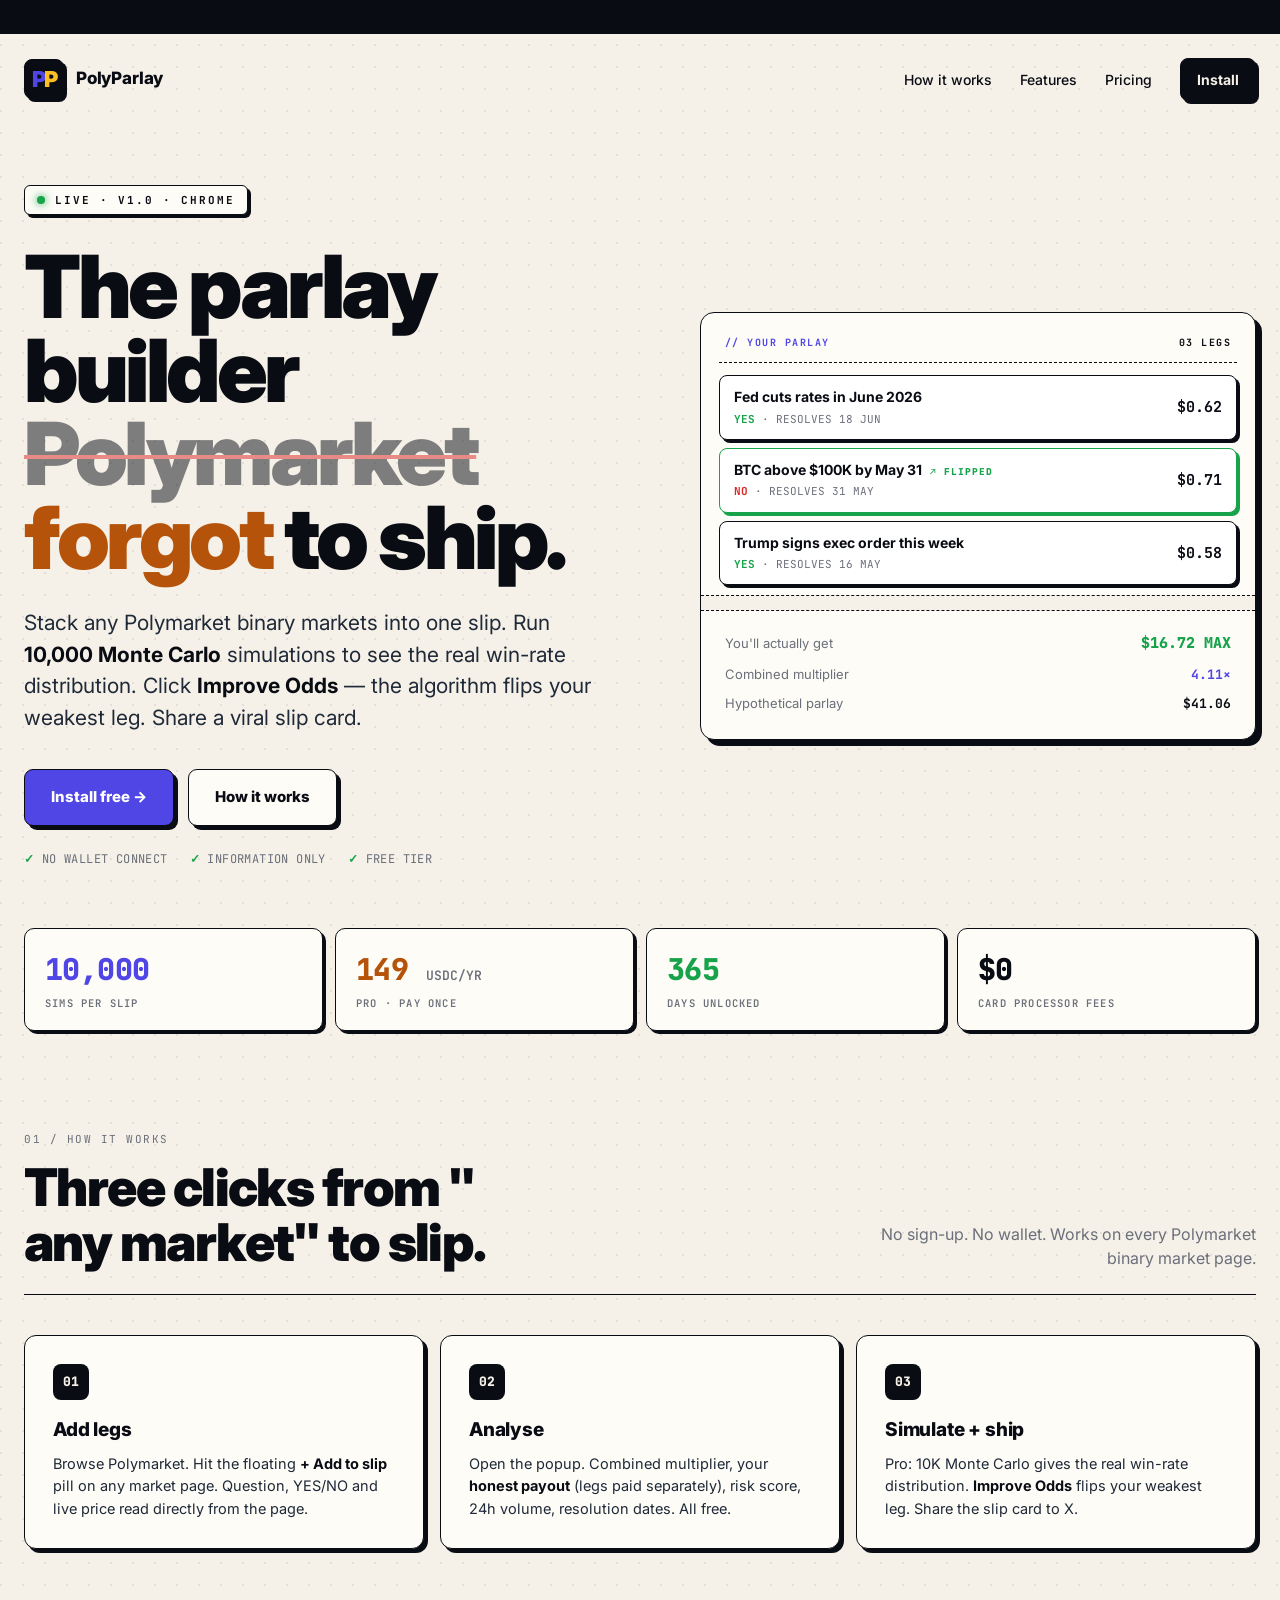
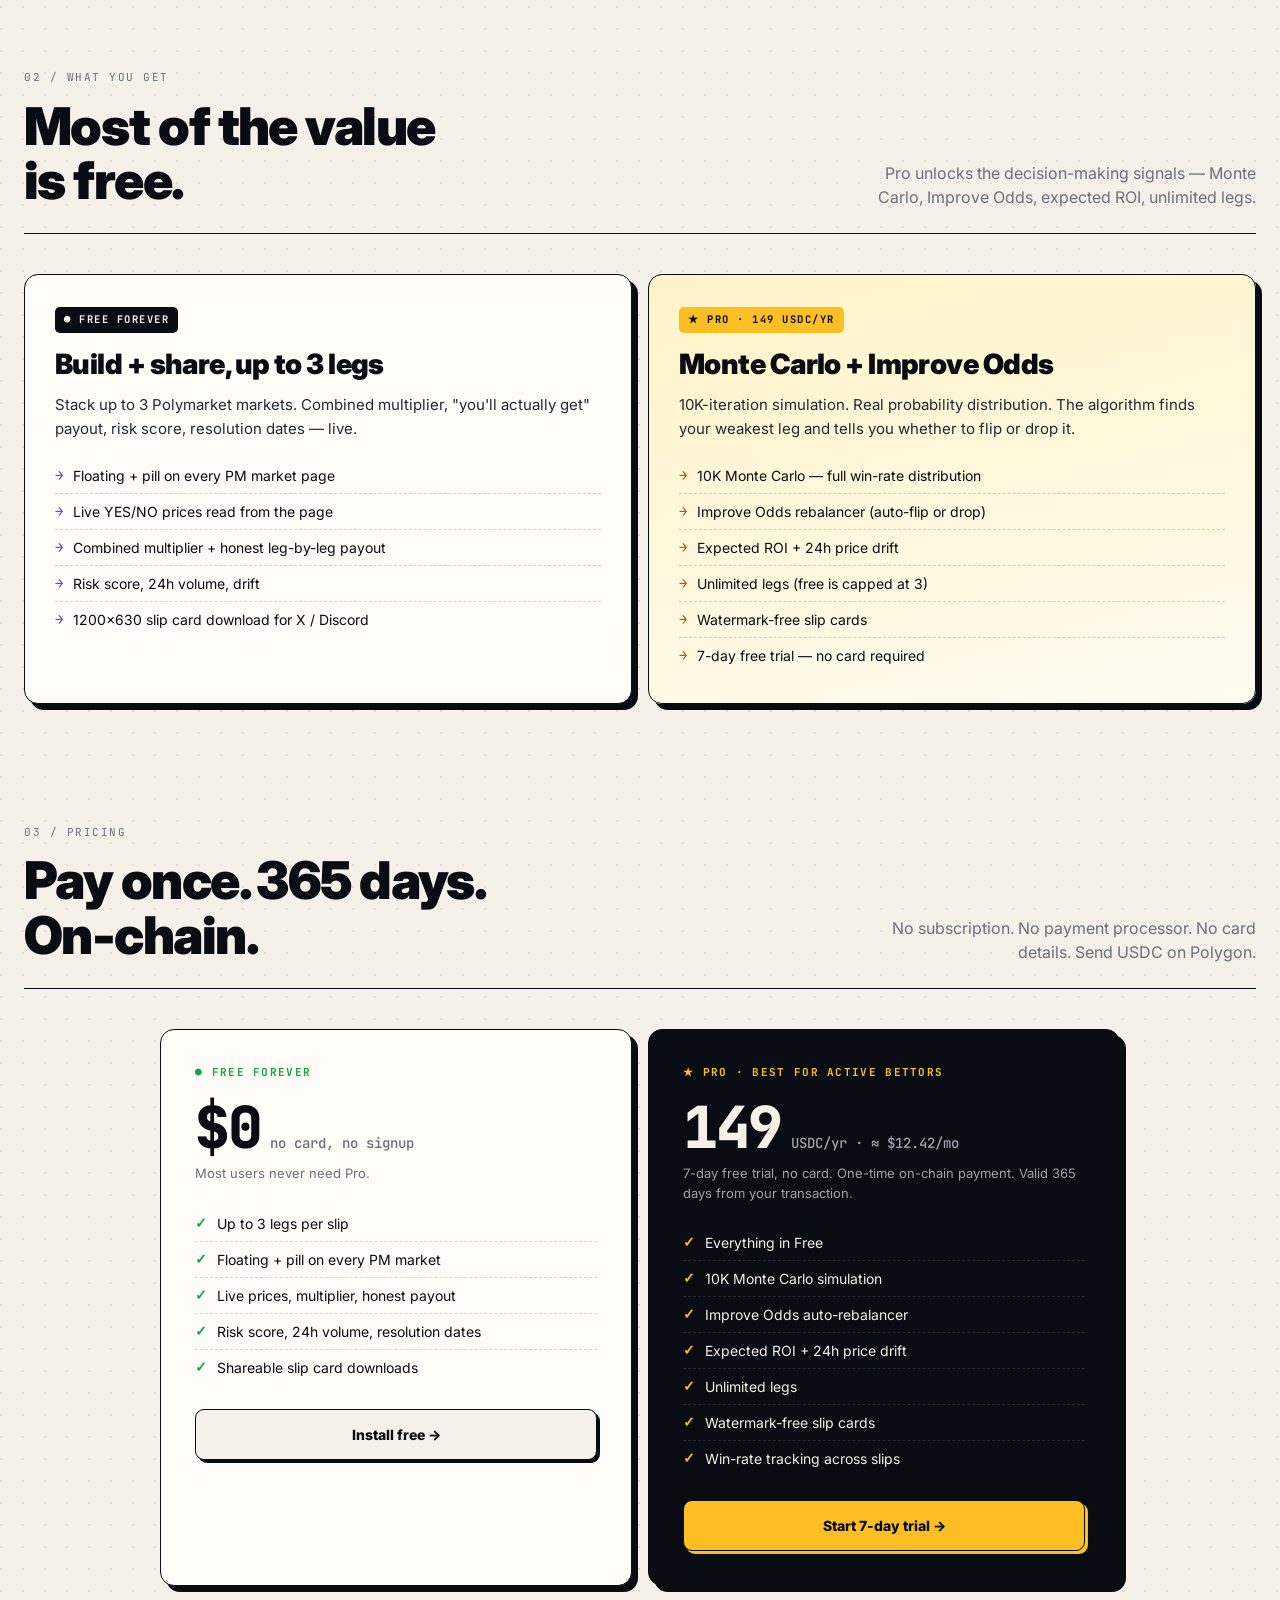
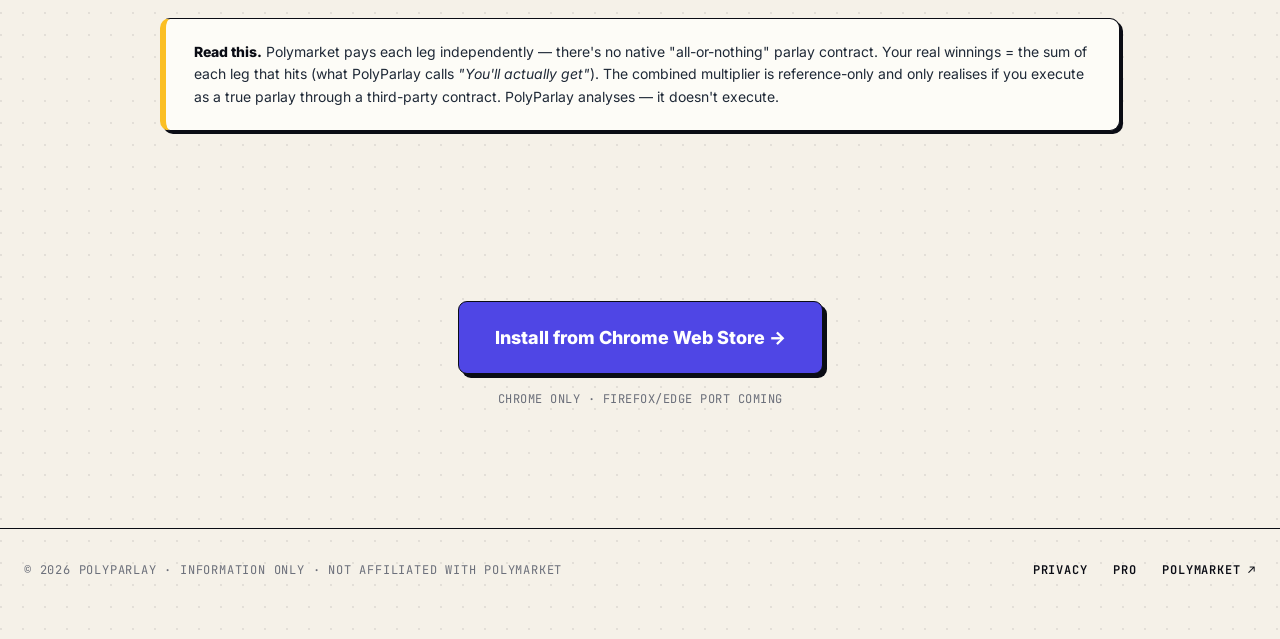
==== commit 38e16363: "website v2 — neo-brutalist light mode web3 aesthetic Previous version read as generic SaaS template." ====
--- a/web/index.html
+++ b/web/index.html
@@ -5,408 +5,623 @@
     <meta name="viewport" content="width=device-width, initial-scale=1" />
     <title>PolyParlay — Multi-leg parlay builder for Polymarket</title>
     <meta name="description" content="Build multi-leg parlays from Polymarket markets. 10K Monte Carlo sim, auto-rebalance weak legs, shareable slip cards. Free Chrome extension." />
-    <meta property="og:title" content="PolyParlay — Multi-leg parlay builder for Polymarket" />
-    <meta property="og:description" content="Stack 3+ Polymarket markets into one slip. 10K Monte Carlo sim. Auto-rebalance your weakest leg. Honest payout math." />
+    <meta property="og:title" content="PolyParlay — Parlay builder for Polymarket" />
+    <meta property="og:description" content="Stack 3+ Polymarket markets into one slip. 10K Monte Carlo. Auto-rebalance weak legs. Honest payout math." />
     <meta property="og:type" content="website" />
     <meta property="og:url" content="https://polyparlay.app" />
     <meta name="twitter:card" content="summary_large_image" />
-    <meta name="twitter:title" content="PolyParlay — Parlay Builder for Polymarket" />
-    <meta name="twitter:description" content="Stack 3+ Polymarket markets into one slip. 10K Monte Carlo. Auto-rebalance weak legs." />
-    <link rel="icon" type="image/png" sizes="128x128" href="/icon.png" />
+    <meta name="twitter:title" content="PolyParlay" />
+    <meta name="twitter:description" content="Multi-leg parlays for Polymarket. 10K Monte Carlo. Improve Odds. Chrome extension." />
+    <link rel="preconnect" href="https://fonts.googleapis.com" />
+    <link rel="preconnect" href="https://fonts.gstatic.com" crossorigin />
+    <link href="https://fonts.googleapis.com/css2?family=Inter:wght@400;500;700;800;900&family=JetBrains+Mono:wght@400;500;700&display=swap" rel="stylesheet" />
     <style>
       :root {
-        --bg: #0a0c12;
-        --surface: #11141a;
-        --surface-2: #161a22;
-        --line: #1e2230;
-        --muted: #6b7280;
-        --text: #d1d5db;
-        --strong: #f9fafb;
-        --accent: #6366f1;
-        --accent-2: #a5b4fc;
-        --green: #22c55e;
-        --pro: #fbbf24;
+        --bg: #f5f1e8;       /* warm cream paper */
+        --bg-2: #fdfcf7;     /* lighter card bg */
+        --ink: #0a0c14;      /* near-black ink */
+        --ink-2: #1f2937;
+        --muted: #6b6f7a;
+        --line: #0a0c14;     /* hard borders use ink */
+        --accent: #4f46e5;   /* electric indigo */
+        --amber: #fbbf24;
+        --green: #16a34a;
+        --red: #dc2626;
+
+        --shadow-lg: 6px 6px 0 var(--ink);
+        --shadow-md: 4px 4px 0 var(--ink);
+        --shadow-sm: 3px 3px 0 var(--ink);
       }
       * { box-sizing: border-box; }
       html { scroll-behavior: smooth; }
       body {
         margin: 0;
-        font-family: -apple-system, BlinkMacSystemFont, "Segoe UI", "Helvetica Neue", sans-serif;
-        background:
-          radial-gradient(900px 500px at 100% -10%, rgba(99,102,241,0.22), transparent 60%),
-          radial-gradient(700px 500px at 0% 110%, rgba(245,158,11,0.10), transparent 60%),
-          var(--bg);
-        color: var(--text);
-        min-height: 100vh;
+        font-family: 'Inter', -apple-system, BlinkMacSystemFont, sans-serif;
+        font-size: 16px;
         line-height: 1.5;
+        color: var(--ink);
+        background-color: var(--bg);
+        /* dot-grid bg pattern, very subtle */
+        background-image:
+          radial-gradient(circle at 1px 1px, rgba(10, 12, 20, 0.08) 1px, transparent 0);
+        background-size: 22px 22px;
         -webkit-font-smoothing: antialiased;
       }
-
-      /* === NAV === */
+      .mono { font-family: 'JetBrains Mono', ui-monospace, SFMono-Regular, Menlo, monospace; }
+
+      /* ============================================================
+         TOP TICKER STRIP — Hyperliquid/Polymarket aesthetic
+         ============================================================ */
+      .ticker {
+        background: var(--ink);
+        color: var(--bg);
+        font-family: 'JetBrains Mono', monospace;
+        font-size: 11px;
+        font-weight: 500;
+        letter-spacing: 1px;
+        text-transform: uppercase;
+        padding: 8px 0;
+        white-space: nowrap;
+        overflow: hidden;
+        border-bottom: 1.5px solid var(--ink);
+      }
+      .ticker-inner {
+        display: inline-block;
+        animation: scroll 38s linear infinite;
+        padding-left: 100%;
+      }
+      .ticker-inner span { margin: 0 28px; }
+      .ticker-inner .live::before {
+        content: '●';
+        color: var(--green);
+        margin-right: 8px;
+        text-shadow: 0 0 6px var(--green);
+      }
+      .ticker-inner .hi { color: var(--amber); }
+      .ticker-inner .acc { color: #a5b4fc; }
+      @keyframes scroll {
+        0% { transform: translateX(0); }
+        100% { transform: translateX(-100%); }
+      }
+
+      /* ============================================================
+         NAV
+         ============================================================ */
       .nav {
-        max-width: 1180px; margin: 0 auto;
-        padding: 22px 24px;
+        max-width: 1280px; margin: 0 auto;
+        padding: 24px;
         display: flex; justify-content: space-between; align-items: center;
+        gap: 24px;
       }
       .brand {
         display: flex; align-items: center; gap: 12px;
-        font-weight: 800; letter-spacing: 0.2px; color: var(--strong);
+        font-weight: 800;
+        color: var(--ink);
+        text-decoration: none;
         font-size: 17px;
+        letter-spacing: -0.01em;
+      }
+      .brand-mark {
+        width: 40px; height: 40px;
+        border-radius: 8px;
+        background: var(--ink);
+        border: 1.5px solid var(--ink);
+        display: inline-flex; align-items: center; justify-content: center;
+        padding: 0 5px;
+        font-weight: 900; font-size: 22px; line-height: 1;
+        letter-spacing: -2px;
+        box-shadow: var(--shadow-sm);
+      }
+      .brand-mark .p1 { color: var(--accent); }
+      .brand-mark .p2 { color: var(--amber); }
+      .nav-links { display: flex; gap: 28px; align-items: center; font-size: 14px; font-weight: 500; }
+      .nav-links a { color: var(--ink); text-decoration: none; }
+      .nav-links a:hover { text-decoration: underline; text-decoration-thickness: 2px; text-underline-offset: 4px; }
+      .nav-links .install {
+        background: var(--ink); color: var(--bg) !important;
+        padding: 10px 16px;
+        border-radius: 8px;
+        border: 1.5px solid var(--ink);
+        font-weight: 700;
+        box-shadow: var(--shadow-sm);
+        transition: transform 0.08s ease, box-shadow 0.08s ease;
+      }
+      .nav-links .install:hover { transform: translate(-1px, -1px); box-shadow: 4px 4px 0 var(--ink); text-decoration: none; }
+      .nav-links .install:active { transform: translate(2px, 2px); box-shadow: 0 0 0 var(--ink); }
+
+      /* ============================================================
+         HERO
+         ============================================================ */
+      .hero {
+        max-width: 1280px; margin: 0 auto;
+        padding: 60px 24px 80px;
+        display: grid;
+        grid-template-columns: 1.1fr 1fr;
+        gap: 64px;
+        align-items: center;
+      }
+      .eyebrow {
+        display: inline-flex; align-items: center; gap: 10px;
+        font-family: 'JetBrains Mono', monospace;
+        font-size: 11px; font-weight: 700;
+        letter-spacing: 2px; text-transform: uppercase;
+        background: var(--bg-2);
+        border: 1.5px solid var(--ink);
+        padding: 6px 12px;
+        border-radius: 6px;
+        color: var(--ink);
+        box-shadow: var(--shadow-sm);
+        margin-bottom: 30px;
+      }
+      .eyebrow .dot {
+        width: 8px; height: 8px; border-radius: 50%;
+        background: var(--green);
+        box-shadow: 0 0 8px var(--green);
+        animation: pulse 1.6s ease-in-out infinite;
+      }
+      @keyframes pulse { 0%,100% { opacity:1 } 50% { opacity:0.45 } }
+      h1 {
+        font-size: clamp(44px, 6.8vw, 88px);
+        line-height: 0.96;
+        margin: 0 0 28px;
+        font-weight: 900;
+        letter-spacing: -0.04em;
+        color: var(--ink);
+      }
+      h1 .accent { color: var(--accent); }
+      h1 .amber  { color: #b45309; }   /* slightly darker amber for light-mode contrast */
+      h1 .strike { text-decoration: line-through; text-decoration-thickness: 4px; text-decoration-color: var(--red); opacity: 0.5; }
+      .lede {
+        font-size: clamp(17px, 1.9vw, 21px);
+        color: var(--ink-2);
+        max-width: 580px;
+        margin: 0 0 36px;
+        line-height: 1.5;
+      }
+      .lede strong { color: var(--ink); font-weight: 700; }
+      .cta-row {
+        display: flex; gap: 14px; flex-wrap: wrap;
+        margin-bottom: 24px;
+      }
+      .btn {
+        display: inline-flex; align-items: center; gap: 10px;
+        padding: 16px 26px;
+        border-radius: 9px;
+        font-weight: 800; font-size: 15px;
         text-decoration: none;
-      }
-      .brand-mark {
-        width: 36px; height: 36px;
-        border-radius: 9px;
-        background: linear-gradient(135deg, #0a0c14, #1a1f3a);
-        display: inline-flex; align-items: center; justify-content: center;
-        gap: 1px; padding: 0 4px;
-        border: 1px solid rgba(99,102,241,0.35);
-        font-weight: 900; font-size: 18px;
-        letter-spacing: -1.5px;
-        line-height: 1;
-      }
-      .brand-mark .p1 { color: var(--accent); }
-      .brand-mark .p2 { color: var(--pro); }
-      .nav-links { display: flex; gap: 22px; align-items: center; }
-      .nav-links a {
-        color: var(--text); text-decoration: none; font-size: 14px; font-weight: 500;
-      }
-      .nav-links a:hover { color: var(--strong); }
-      .nav-links .install {
-        background: var(--accent);
-        color: white !important;
-        padding: 8px 14px;
-        border-radius: 8px;
-        font-weight: 700;
-        font-size: 13px;
-      }
-      .nav-links .install:hover { filter: brightness(1.08); }
-
-      /* === HERO === */
-      .hero {
-        max-width: 1180px; margin: 0 auto;
-        padding: 60px 24px 40px;
-        display: grid;
-        grid-template-columns: 1.05fr 1fr;
-        gap: 56px;
-        align-items: center;
-      }
-      .hero-eyebrow {
-        display: inline-flex; align-items: center; gap: 8px;
-        font-size: 12px; font-weight: 700;
-        letter-spacing: 1.5px; text-transform: uppercase;
-        color: var(--accent-2);
-        margin-bottom: 18px;
-      }
-      .hero-eyebrow .pulse {
-        width: 7px; height: 7px; border-radius: 50%;
-        background: var(--green);
-        box-shadow: 0 0 12px var(--green);
-        animation: pulse 2.2s ease-in-out infinite;
-      }
-      @keyframes pulse {
-        0%, 100% { opacity: 1; }
-        50% { opacity: 0.45; }
-      }
-      h1 {
-        font-size: clamp(36px, 5.4vw, 64px);
-        line-height: 1.04;
-        color: var(--strong);
-        margin: 0 0 22px;
-        font-weight: 900;
-        letter-spacing: -0.025em;
-      }
-      h1 .accent { color: var(--accent); }
-      h1 .pro { color: var(--pro); }
-      .lede {
-        color: var(--text);
-        font-size: clamp(16px, 1.8vw, 19px);
-        max-width: 560px;
-        margin: 0 0 32px;
-      }
-      .lede strong { color: var(--strong); }
-      .cta-row {
-        display: flex; gap: 12px; flex-wrap: wrap;
-        margin-bottom: 18px;
-      }
-      .btn {
-        display: inline-flex; align-items: center; gap: 8px;
-        padding: 14px 22px;
-        border-radius: 10px;
-        font-weight: 700; font-size: 15px;
-        text-decoration: none;
-        cursor: pointer; border: 0;
-        transition: filter 0.12s ease, transform 0.1s ease;
-      }
-      .btn:active { transform: scale(0.985); }
+        cursor: pointer; border: 1.5px solid var(--ink);
+        transition: transform 0.08s ease, box-shadow 0.08s ease;
+        font-family: inherit;
+      }
+      .btn:hover { transform: translate(-1px, -1px); box-shadow: 5px 5px 0 var(--ink); }
+      .btn:active { transform: translate(2px, 2px); box-shadow: 0 0 0 var(--ink); }
       .btn.primary {
         background: var(--accent); color: white;
-        box-shadow: 0 8px 24px rgba(99,102,241,0.32);
-      }
-      .btn.primary:hover { filter: brightness(1.08); }
+        box-shadow: var(--shadow-md);
+      }
       .btn.ghost {
-        background: transparent; color: var(--strong);
-        border: 1px solid var(--line);
-      }
-      .btn.ghost:hover { border-color: #2c3142; }
+        background: var(--bg-2); color: var(--ink);
+        box-shadow: var(--shadow-md);
+      }
+      .btn.amber { background: var(--amber); color: var(--ink); box-shadow: var(--shadow-md); }
+
       .trust-row {
-        display: flex; gap: 18px; flex-wrap: wrap;
-        font-size: 13px; color: var(--muted);
-      }
-      .trust-row span { display: inline-flex; align-items: center; gap: 6px; }
-      .trust-row .ok { color: var(--green); font-weight: 700; }
-
-      /* === HERO VISUAL — parlay-ticket mockup === */
+        display: flex; gap: 22px; flex-wrap: wrap;
+        font-family: 'JetBrains Mono', monospace;
+        font-size: 12px; color: var(--muted);
+        letter-spacing: 0.4px;
+        text-transform: uppercase;
+      }
+      .trust-row span::before { content: '✓ '; color: var(--green); font-weight: 800; }
+
+      /* === HERO VISUAL — light-mode parlay ticket === */
       .hero-visual {
-        background: var(--surface);
-        background-image: linear-gradient(165deg, rgba(99,102,241,0.10), rgba(245,158,11,0.04));
-        border: 1px solid rgba(99,102,241,0.30);
-        border-left: 3px solid var(--accent);
+        background: var(--bg-2);
+        border: 1.5px solid var(--ink);
         border-radius: 14px;
-        padding: 16px;
-        box-shadow: 0 24px 60px -20px rgba(99,102,241,0.30), 0 8px 30px rgba(0,0,0,0.5);
+        padding: 18px;
+        box-shadow: var(--shadow-lg);
       }
       .hv-head {
         display: flex; justify-content: space-between;
-        font-size: 10px; font-weight: 800;
-        letter-spacing: 1px; text-transform: uppercase;
-        color: var(--accent-2);
-        padding: 6px 8px 10px;
-        border-bottom: 1px dashed rgba(99,102,241,0.28);
-        margin-bottom: 10px;
-      }
+        font-family: 'JetBrains Mono', monospace;
+        font-size: 10px; font-weight: 700;
+        letter-spacing: 1.5px; text-transform: uppercase;
+        color: var(--accent);
+        padding: 4px 6px 12px;
+        border-bottom: 1.5px dashed var(--ink);
+        margin-bottom: 12px;
+      }
+      .hv-head .pp-count { color: var(--ink); }
       .hv-leg {
         display: grid;
         grid-template-columns: 1fr auto;
         gap: 12px;
-        padding: 12px;
-        background: var(--surface-2);
-        border: 1px solid var(--line);
+        padding: 12px 14px;
+        background: white;
+        border: 1.5px solid var(--ink);
         border-radius: 8px;
         margin-bottom: 8px;
         align-items: center;
-      }
-      .hv-leg-q { color: var(--strong); font-weight: 600; font-size: 14px; }
-      .hv-leg-meta { color: var(--muted); font-size: 11px; margin-top: 3px; }
+        box-shadow: var(--shadow-sm);
+      }
+      .hv-leg.flipped { border-color: var(--green); box-shadow: 3px 3px 0 var(--green); }
+      .hv-leg-q { color: var(--ink); font-weight: 700; font-size: 14px; line-height: 1.3; }
+      .hv-leg-meta { color: var(--muted); font-size: 11px; font-family: 'JetBrains Mono', monospace; margin-top: 4px; }
       .hv-leg-meta .yes { color: var(--green); font-weight: 700; }
-      .hv-leg-meta .no  { color: #f87171; font-weight: 700; }
-      .hv-leg-price { font-weight: 800; color: var(--strong); font-size: 15px; }
+      .hv-leg-meta .no  { color: var(--red); font-weight: 700; }
+      .hv-leg-price { font-family: 'JetBrains Mono', monospace; font-weight: 700; color: var(--ink); font-size: 15px; }
       .hv-flip {
         display: inline-block;
-        font-size: 9.5px;
-        font-weight: 800;
+        font-family: 'JetBrains Mono', monospace;
+        font-size: 9.5px; font-weight: 800;
         color: var(--green);
-        letter-spacing: 0.5px;
-        margin-left: 6px;
+        letter-spacing: 1px;
+        margin-left: 8px;
+        text-transform: uppercase;
       }
       .hv-perf {
         position: relative;
-        height: 14px;
-        margin: 6px -16px;
-        background: rgba(99,102,241,0.04);
-        border-top: 1px dashed rgba(99,102,241,0.28);
-        border-bottom: 1px dashed rgba(99,102,241,0.28);
-      }
-      .hv-stub { padding: 6px 4px 2px; }
+        height: 16px;
+        margin: 10px -18px;
+        border-top: 1.5px dashed var(--ink);
+        border-bottom: 1.5px dashed var(--ink);
+        background: var(--bg);
+      }
+      .hv-stub { padding: 6px 6px 2px; }
       .hv-stub-row {
-        display: flex; justify-content: space-between;
+        display: flex; justify-content: space-between; align-items: baseline;
         font-size: 13px;
-        padding: 4px 0;
+        padding: 5px 0;
       }
       .hv-stub-row .lbl { color: var(--muted); }
-      .hv-stub-row .val { color: var(--strong); font-weight: 700; }
-      .hv-stub-row.green .val { color: var(--green); font-weight: 800; }
-      .hv-stub-row.accent .val { color: var(--accent-2); font-weight: 700; }
-
-      /* === SECTION HEADER === */
+      .hv-stub-row .val {
+        font-family: 'JetBrains Mono', monospace;
+        color: var(--ink); font-weight: 700;
+      }
+      .hv-stub-row.green .val { color: var(--green); font-weight: 800; font-size: 15px; }
+      .hv-stub-row.accent .val { color: var(--accent); }
+
+      /* ============================================================
+         GRID-OF-PROOF (metric pills)
+         ============================================================ */
+      .metrics {
+        max-width: 1280px; margin: -20px auto 0;
+        padding: 0 24px;
+        display: grid;
+        grid-template-columns: repeat(4, 1fr);
+        gap: 12px;
+      }
+      .metric {
+        background: var(--bg-2);
+        border: 1.5px solid var(--ink);
+        border-radius: 10px;
+        padding: 18px 20px;
+        box-shadow: var(--shadow-sm);
+      }
+      .metric-val {
+        font-family: 'JetBrains Mono', monospace;
+        font-size: clamp(22px, 2.4vw, 30px);
+        font-weight: 800;
+        letter-spacing: -0.02em;
+        color: var(--ink);
+        margin-bottom: 4px;
+      }
+      .metric-val .accent { color: var(--accent); }
+      .metric-val .amber  { color: #b45309; }
+      .metric-val .green  { color: var(--green); }
+      .metric-lbl {
+        font-family: 'JetBrains Mono', monospace;
+        font-size: 10.5px;
+        font-weight: 600;
+        letter-spacing: 1.2px;
+        text-transform: uppercase;
+        color: var(--muted);
+      }
+
+      /* ============================================================
+         SECTION
+         ============================================================ */
       .section {
-        max-width: 1180px; margin: 0 auto;
-        padding: 60px 24px;
-      }
-      .section h2 {
-        font-size: clamp(28px, 3.5vw, 40px);
-        color: var(--strong);
-        margin: 0 0 14px;
+        max-width: 1280px; margin: 0 auto;
+        padding: 100px 24px 20px;
+      }
+      .sec-head {
+        display: flex; align-items: end; justify-content: space-between;
+        gap: 24px; flex-wrap: wrap;
+        margin-bottom: 40px;
+        border-bottom: 1.5px solid var(--ink);
+        padding-bottom: 24px;
+      }
+      .sec-head .sec-num {
+        font-family: 'JetBrains Mono', monospace;
+        font-size: 11px;
+        letter-spacing: 1.5px;
+        color: var(--muted);
+        text-transform: uppercase;
+        margin-bottom: 14px;
+      }
+      .sec-head h2 {
+        font-size: clamp(32px, 4.2vw, 52px);
+        margin: 0;
         font-weight: 900;
-        letter-spacing: -0.02em;
-      }
-      .section .lead {
-        color: var(--text);
-        font-size: 17px;
-        max-width: 680px;
-        margin-bottom: 36px;
-      }
-
-      /* === FEATURES === */
-      .features {
-        display: grid;
-        grid-template-columns: repeat(2, 1fr);
-        gap: 16px;
-      }
-      .feat {
-        background: rgba(17, 20, 26, 0.7);
-        border: 1px solid var(--line);
-        border-radius: 14px;
-        padding: 26px;
-        position: relative;
-        overflow: hidden;
-      }
-      .feat::before {
-        content: '';
-        position: absolute; top: 0; left: 0; right: 0; height: 3px;
-      }
-      .feat.free::before  { background: linear-gradient(90deg, var(--green), transparent); }
-      .feat.pro::before   { background: linear-gradient(90deg, var(--pro), transparent); }
-      .feat .tag {
-        display: inline-block; font-size: 10px; letter-spacing: 0.8px;
-        text-transform: uppercase; padding: 4px 8px; border-radius: 4px;
-        margin-bottom: 14px; font-weight: 800;
-      }
-      .feat.free .tag { background: rgba(34,197,94,0.16); color: var(--green); }
-      .feat.pro  .tag { background: rgba(251,191,36,0.16); color: var(--pro); }
-      .feat h3 {
-        margin: 0 0 10px;
-        font-size: 20px;
-        color: var(--strong);
-        font-weight: 800;
-        letter-spacing: -0.01em;
-      }
-      .feat p { color: var(--text); margin: 0 0 14px; font-size: 14.5px; line-height: 1.55; }
-      .feat .bullets { margin: 0; padding: 0; list-style: none; font-size: 14px; }
-      .feat .bullets li {
-        padding: 4px 0;
-        color: var(--text);
-        display: flex; gap: 8px;
-      }
-      .feat .bullets li::before {
-        content: '✓';
-        color: var(--green);
-        font-weight: 800;
-        flex-shrink: 0;
-      }
-      .feat.pro .bullets li::before { color: var(--pro); }
-
-      /* === HOW IT WORKS === */
+        letter-spacing: -0.03em;
+        line-height: 1.05;
+        color: var(--ink);
+      }
+      .sec-head .sec-sub {
+        font-size: 16px;
+        color: var(--muted);
+        max-width: 380px;
+        text-align: right;
+      }
+
+      /* ============================================================
+         STEPS
+         ============================================================ */
       .steps {
         display: grid;
         grid-template-columns: repeat(3, 1fr);
         gap: 16px;
       }
       .step {
-        background: rgba(17, 20, 26, 0.55);
-        border: 1px solid var(--line);
+        background: var(--bg-2);
+        border: 1.5px solid var(--ink);
         border-radius: 12px;
-        padding: 24px;
+        padding: 28px;
+        box-shadow: var(--shadow-md);
       }
       .step-num {
-        width: 32px; height: 32px;
-        border-radius: 50%;
-        background: rgba(99,102,241,0.18);
-        color: var(--accent-2);
         display: inline-flex; align-items: center; justify-content: center;
-        font-weight: 800; font-size: 14px;
-        margin-bottom: 14px;
-      }
-      .step h3 {
-        margin: 0 0 8px; color: var(--strong); font-size: 17px; font-weight: 800;
-      }
-      .step p { color: var(--text); font-size: 14px; margin: 0; line-height: 1.55; }
-
-      /* === PRICING === */
+        width: 36px; height: 36px;
+        background: var(--ink);
+        color: var(--bg);
+        font-family: 'JetBrains Mono', monospace;
+        font-size: 13px; font-weight: 800;
+        border-radius: 8px;
+        margin-bottom: 16px;
+      }
+      .step h3 { margin: 0 0 8px; font-size: 19px; font-weight: 800; color: var(--ink); letter-spacing: -0.01em; }
+      .step p { margin: 0; font-size: 14.5px; color: var(--ink-2); line-height: 1.55; }
+      .step strong { color: var(--ink); font-weight: 700; }
+
+      /* ============================================================
+         FEATURES
+         ============================================================ */
+      .features {
+        display: grid;
+        grid-template-columns: 1fr 1fr;
+        gap: 16px;
+      }
+      .feat {
+        background: var(--bg-2);
+        border: 1.5px solid var(--ink);
+        border-radius: 14px;
+        padding: 30px;
+        box-shadow: var(--shadow-lg);
+        position: relative;
+      }
+      .feat.pro { background: linear-gradient(165deg, #fef3c7, #fefbf0); }
+      .feat .tag {
+        display: inline-flex; align-items: center; gap: 6px;
+        font-family: 'JetBrains Mono', monospace;
+        font-size: 10.5px; letter-spacing: 1.5px;
+        text-transform: uppercase;
+        padding: 5px 9px; border-radius: 5px;
+        background: var(--ink); color: var(--bg);
+        font-weight: 700;
+        margin-bottom: 16px;
+      }
+      .feat.pro .tag { background: var(--amber); color: var(--ink); }
+      .feat h3 {
+        margin: 0 0 14px;
+        font-size: clamp(22px, 2.4vw, 28px);
+        font-weight: 900;
+        color: var(--ink);
+        letter-spacing: -0.02em;
+        line-height: 1.1;
+      }
+      .feat p {
+        color: var(--ink-2);
+        margin: 0 0 18px;
+        font-size: 15px;
+        line-height: 1.55;
+      }
+      .feat ul { margin: 0; padding: 0; list-style: none; }
+      .feat li {
+        font-size: 14px;
+        padding: 7px 0;
+        display: flex; gap: 10px;
+        color: var(--ink);
+        border-top: 1px dashed rgba(10, 12, 20, 0.18);
+      }
+      .feat li:first-child { border-top: 0; }
+      .feat li::before {
+        content: '→';
+        color: var(--accent);
+        font-family: 'JetBrains Mono', monospace;
+        font-weight: 800;
+        flex-shrink: 0;
+      }
+      .feat.pro li::before { color: #b45309; }
+
+      /* ============================================================
+         PRICING
+         ============================================================ */
       .pricing {
         display: grid;
         grid-template-columns: 1fr 1fr;
         gap: 16px;
-        max-width: 880px;
+        max-width: 960px;
         margin: 0 auto;
       }
       .price-card {
-        background: rgba(17, 20, 26, 0.7);
-        border: 1px solid var(--line);
+        background: var(--bg-2);
+        border: 1.5px solid var(--ink);
         border-radius: 14px;
-        padding: 32px;
+        padding: 34px;
+        box-shadow: var(--shadow-lg);
         position: relative;
       }
-      .price-card.featured {
-        border-color: rgba(251,191,36,0.45);
-        background-image: linear-gradient(165deg, rgba(251,191,36,0.10), rgba(99,102,241,0.04));
-        box-shadow: 0 12px 32px rgba(251,191,36,0.10);
-      }
-      .price-card .pname {
-        font-size: 12px; font-weight: 800;
-        letter-spacing: 1px; text-transform: uppercase;
-        margin-bottom: 10px;
-      }
-      .price-card.free .pname { color: var(--green); }
-      .price-card.pro  .pname { color: var(--pro); }
+      .price-card.pro {
+        background: var(--ink);
+        color: var(--bg);
+      }
+      .price-card.pro h3, .price-card.pro li { color: var(--bg); }
+      .price-card .badge {
+        font-family: 'JetBrains Mono', monospace;
+        font-size: 11px; letter-spacing: 1.3px;
+        text-transform: uppercase;
+        font-weight: 700;
+        margin-bottom: 18px;
+      }
+      .price-card.free .badge { color: var(--green); }
+      .price-card.pro .badge  { color: var(--amber); }
       .price-card .pamount {
-        display: flex; align-items: baseline; gap: 8px;
+        display: flex; align-items: baseline; gap: 10px;
         margin-bottom: 8px;
+        font-family: 'JetBrains Mono', monospace;
       }
       .price-card .pamount strong {
-        font-size: clamp(32px, 5vw, 48px);
-        font-weight: 900; color: var(--strong);
-        letter-spacing: -0.02em;
-      }
-      .price-card .pamount span { color: var(--muted); font-size: 14px; }
-      .price-card .pmeta { color: var(--muted); font-size: 13px; margin-bottom: 18px; }
-      .price-card ul { padding: 0; margin: 0 0 22px; list-style: none; font-size: 14px; }
+        font-size: clamp(40px, 5.5vw, 58px);
+        font-weight: 900;
+        letter-spacing: -0.04em;
+        line-height: 1;
+      }
+      .price-card .pamount .unit { color: var(--muted); font-size: 14px; font-weight: 500; }
+      .price-card.pro .pamount .unit { color: #9ca3af; }
+      .price-card .pmeta { font-size: 13px; color: var(--muted); margin-bottom: 22px; line-height: 1.5; }
+      .price-card.pro .pmeta { color: #9ca3af; }
+      .price-card ul { margin: 0 0 24px; padding: 0; list-style: none; }
       .price-card li {
-        padding: 6px 0;
-        display: flex; gap: 8px;
-        color: var(--text);
-      }
-      .price-card li::before { content: '✓'; color: var(--green); font-weight: 800; flex-shrink: 0; }
-      .price-card.pro li::before { color: var(--pro); }
+        padding: 7px 0;
+        font-size: 14px;
+        display: flex; gap: 10px;
+        border-top: 1px dashed rgba(10, 12, 20, 0.16);
+      }
+      .price-card.pro li { border-top-color: rgba(255,255,255,0.12); }
+      .price-card li:first-child { border-top: 0; }
+      .price-card li::before { content: '✓'; color: var(--green); font-weight: 800; flex-shrink: 0; font-family: 'JetBrains Mono', monospace; }
+      .price-card.pro li::before { color: var(--amber); }
       .price-card .pcta {
         display: block; text-align: center;
-        padding: 12px 18px;
+        padding: 14px 20px;
         border-radius: 9px;
         font-weight: 800;
         text-decoration: none;
         font-size: 14px;
-      }
-      .price-card.free .pcta { background: rgba(34,197,94,0.16); color: var(--green); border: 1px solid rgba(34,197,94,0.4); }
-      .price-card.pro  .pcta { background: var(--pro); color: #0a0c12; }
-      .price-card.pro  .pcta:hover { filter: brightness(1.06); }
-
-      /* === DISCLAIMER STRIP === */
+        font-family: inherit;
+        border: 1.5px solid var(--ink);
+        transition: transform 0.08s ease, box-shadow 0.08s ease;
+        box-shadow: var(--shadow-sm);
+      }
+      .price-card .pcta:hover { transform: translate(-1px, -1px); box-shadow: 4px 4px 0 var(--ink); }
+      .price-card .pcta:active { transform: translate(2px, 2px); box-shadow: 0 0 0 var(--ink); }
+      .price-card.free .pcta { background: var(--bg); color: var(--ink); }
+      .price-card.pro  .pcta { background: var(--amber); color: var(--ink); box-shadow: 3px 3px 0 var(--amber); }
+      .price-card.pro  .pcta:hover { box-shadow: 4px 4px 0 var(--bg); }
+
+      /* ============================================================
+         DISCLAIMER STRIP
+         ============================================================ */
       .disclaimer-strip {
-        max-width: 880px; margin: 0 auto;
-        padding: 22px 26px;
-        background: var(--surface);
-        border: 1px solid var(--line);
-        border-left: 3px solid var(--pro);
+        max-width: 960px; margin: 32px auto 0;
+        padding: 22px 28px;
+        background: var(--bg-2);
+        border: 1.5px solid var(--ink);
+        border-left: 6px solid var(--amber);
         border-radius: 10px;
-        font-size: 13.5px;
-        color: var(--text);
-        line-height: 1.55;
-      }
-      .disclaimer-strip strong { color: var(--strong); }
-
-      /* === FOOTER === */
+        font-size: 14px;
+        color: var(--ink-2);
+        line-height: 1.6;
+        box-shadow: var(--shadow-sm);
+      }
+      .disclaimer-strip strong { color: var(--ink); font-weight: 800; }
+
+      /* ============================================================
+         INSTALL BLOCK
+         ============================================================ */
+      .install-block {
+        max-width: 880px; margin: 50px auto 0;
+        text-align: center;
+      }
+      .install-block .big-cta {
+        padding: 22px 36px;
+        font-size: 18px;
+      }
+      .install-block .micro {
+        margin-top: 16px;
+        font-family: 'JetBrains Mono', monospace;
+        font-size: 12px;
+        color: var(--muted);
+        letter-spacing: 0.5px;
+      }
+
+      /* ============================================================
+         FOOTER
+         ============================================================ */
       .footer {
-        max-width: 1180px; margin: 0 auto;
+        max-width: 1280px; margin: 100px auto 0;
         padding: 32px 24px 60px;
-        display: flex; justify-content: space-between; flex-wrap: wrap; gap: 12px;
-        border-top: 1px solid var(--line);
-        font-size: 12px; color: var(--muted);
-        margin-top: 60px;
-      }
-      .footer .links a { color: var(--text); text-decoration: none; margin-left: 14px; }
-      .footer .links a:hover { color: var(--strong); }
-
-      /* === RESPONSIVE === */
-      @media (max-width: 880px) {
-        .hero { grid-template-columns: 1fr; padding-top: 36px; }
+        display: flex; justify-content: space-between; flex-wrap: wrap; gap: 16px;
+        border-top: 1.5px solid var(--ink);
+        font-family: 'JetBrains Mono', monospace;
+        font-size: 12px;
+        color: var(--muted);
+        text-transform: uppercase;
+        letter-spacing: 0.8px;
+      }
+      .footer .links a {
+        color: var(--ink); text-decoration: none; margin-left: 18px; font-weight: 600;
+      }
+      .footer .links a:hover { text-decoration: underline; text-decoration-thickness: 1.5px; text-underline-offset: 3px; }
+
+      /* ============================================================
+         RESPONSIVE
+         ============================================================ */
+      @media (max-width: 960px) {
+        .hero { grid-template-columns: 1fr; padding-top: 36px; gap: 40px; }
         .hero-visual { order: 2; }
+        .metrics { grid-template-columns: repeat(2, 1fr); }
+        .steps { grid-template-columns: 1fr; }
         .features { grid-template-columns: 1fr; }
-        .steps { grid-template-columns: 1fr; }
         .pricing { grid-template-columns: 1fr; }
+        .sec-head { flex-direction: column; align-items: flex-start; }
+        .sec-head .sec-sub { text-align: left; }
+      }
+      @media (max-width: 480px) {
+        .nav-links { gap: 14px; }
+        .nav-links a:not(.install) { display: none; }
+        .metrics { grid-template-columns: 1fr; }
       }
     </style>
   </head>
   <body>
+
+    <!-- Top ticker -->
+    <div class="ticker" aria-hidden="true">
+      <div class="ticker-inner">
+        <span class="live">LIVE</span>
+        <span>POLYPARLAY V1.0</span>
+        <span class="acc">CHROME EXTENSION + WEB</span>
+        <span>10,000 MONTE CARLO SIMS / SLIP</span>
+        <span class="hi">PRO 149 USDC / YR</span>
+        <span>POLYGON · ON-CHAIN VERIFIED</span>
+        <span class="acc">7-DAY FREE TRIAL</span>
+        <span>NO WALLET CONNECT</span>
+        <span class="hi">NO PAYMENT PROCESSOR</span>
+        <span>$0 — $12.42/MO EQUIVALENT</span>
+        <!-- duplicate so the loop is continuous -->
+        <span class="live">LIVE</span>
+        <span>POLYPARLAY V1.0</span>
+        <span class="acc">CHROME EXTENSION + WEB</span>
+        <span>10,000 MONTE CARLO SIMS / SLIP</span>
+        <span class="hi">PRO 149 USDC / YR</span>
+        <span>POLYGON · ON-CHAIN VERIFIED</span>
+      </div>
+    </div>
+
+    <!-- NAV -->
     <nav class="nav">
       <a class="brand" href="/">
         <span class="brand-mark"><span class="p1">P</span><span class="p2">P</span></span>
@@ -414,6 +629,7 @@
       </a>
       <div class="nav-links">
         <a href="#how">How it works</a>
+        <a href="#features">Features</a>
         <a href="#pricing">Pricing</a>
         <a class="install" href="#install">Install</a>
       </div>
@@ -424,80 +640,110 @@
          ============================================================ -->
     <section class="hero">
       <div>
-        <div class="hero-eyebrow"><span class="pulse"></span> Live · Chrome extension</div>
-        <h1>The parlay builder<br /><span class="accent">Polymarket</span> doesn't have.</h1>
+        <div class="eyebrow"><span class="dot"></span> Live · v1.0 · Chrome</div>
+        <h1>
+          The parlay builder
+          <span class="strike">Polymarket</span>
+          <span class="amber">forgot</span>
+          to ship.
+        </h1>
         <p class="lede">
-          Stack any binary markets into one slip. Run <strong>10,000 Monte Carlo simulations</strong>.
-          See your win-rate distribution. Click <strong>Improve Odds</strong> and the algorithm flips
-          your weakest leg. Share a viral slip card.
+          Stack any Polymarket binary markets into one slip. Run <strong>10,000 Monte Carlo</strong>
+          simulations to see the real win-rate distribution. Click <strong>Improve Odds</strong> —
+          the algorithm flips your weakest leg. Share a viral slip card.
         </p>
         <div class="cta-row">
-          <a class="btn primary" id="installCta" href="#install">Install — free</a>
-          <a class="btn ghost" href="#how">See how it works</a>
+          <a class="btn primary" id="installCta" href="#install">Install free →</a>
+          <a class="btn ghost" href="#how">How it works</a>
         </div>
         <div class="trust-row">
-          <span><span class="ok">✓</span> No wallet connection</span>
-          <span><span class="ok">✓</span> Information only</span>
-          <span><span class="ok">✓</span> Free tier</span>
-        </div>
-      </div>
-
-      <!-- Product visual: parlay-ticket card mockup -->
+          <span>NO WALLET CONNECT</span>
+          <span>INFORMATION ONLY</span>
+          <span>FREE TIER</span>
+        </div>
+      </div>
+
+      <!-- Product visual -->
       <div class="hero-visual" aria-hidden="true">
         <div class="hv-head">
-          <span>Your parlay</span><span>3 LEGS</span>
+          <span>// YOUR PARLAY</span><span class="pp-count">03 LEGS</span>
         </div>
         <div class="hv-leg">
           <div>
             <div class="hv-leg-q">Fed cuts rates in June 2026</div>
-            <div class="hv-leg-meta"><span class="yes">YES</span> · resolves 18 Jun</div>
+            <div class="hv-leg-meta"><span class="yes">YES</span> · RESOLVES 18 JUN</div>
           </div>
           <div class="hv-leg-price">$0.62</div>
         </div>
-        <div class="hv-leg">
+        <div class="hv-leg flipped">
           <div>
             <div class="hv-leg-q">BTC above $100K by May 31<span class="hv-flip">↗ FLIPPED</span></div>
-            <div class="hv-leg-meta"><span class="no">NO</span> · resolves 31 May</div>
+            <div class="hv-leg-meta"><span class="no">NO</span> · RESOLVES 31 MAY</div>
           </div>
           <div class="hv-leg-price">$0.71</div>
         </div>
         <div class="hv-leg">
           <div>
             <div class="hv-leg-q">Trump signs exec order this week</div>
-            <div class="hv-leg-meta"><span class="yes">YES</span> · resolves 16 May</div>
+            <div class="hv-leg-meta"><span class="yes">YES</span> · RESOLVES 16 MAY</div>
           </div>
           <div class="hv-leg-price">$0.58</div>
         </div>
         <div class="hv-perf"></div>
         <div class="hv-stub">
-          <div class="hv-stub-row green"><span class="lbl">You'll actually get</span><span class="val">$16.72 max</span></div>
+          <div class="hv-stub-row green"><span class="lbl">You'll actually get</span><span class="val">$16.72 MAX</span></div>
           <div class="hv-stub-row accent"><span class="lbl">Combined multiplier</span><span class="val">4.11×</span></div>
           <div class="hv-stub-row"><span class="lbl">Hypothetical parlay</span><span class="val">$41.06</span></div>
         </div>
       </div>
     </section>
+
+    <!-- METRICS STRIP -->
+    <div class="metrics">
+      <div class="metric">
+        <div class="metric-val"><span class="accent">10,000</span></div>
+        <div class="metric-lbl">Sims per slip</div>
+      </div>
+      <div class="metric">
+        <div class="metric-val"><span class="amber">149</span> <span class="metric-lbl mono" style="font-size:13px; letter-spacing:0;">USDC/yr</span></div>
+        <div class="metric-lbl">Pro · pay once</div>
+      </div>
+      <div class="metric">
+        <div class="metric-val"><span class="green">365</span></div>
+        <div class="metric-lbl">Days unlocked</div>
+      </div>
+      <div class="metric">
+        <div class="metric-val">$0</div>
+        <div class="metric-lbl">Card processor fees</div>
+      </div>
+    </div>
 
     <!-- ============================================================
          HOW IT WORKS
          ============================================================ -->
     <section class="section" id="how">
-      <h2>From "any market" to slip in three clicks</h2>
-      <p class="lead">No sign-up. No wallet. Works on every Polymarket binary market page.</p>
+      <div class="sec-head">
+        <div>
+          <div class="sec-num">01 / HOW IT WORKS</div>
+          <h2>Three clicks from "<br/>any market" to slip.</h2>
+        </div>
+        <div class="sec-sub">No sign-up. No wallet. Works on every Polymarket binary market page.</div>
+      </div>
       <div class="steps">
         <div class="step">
-          <div class="step-num">1</div>
+          <div class="step-num">01</div>
           <h3>Add legs</h3>
-          <p>Browse Polymarket. Hit the floating <strong>"+ Add to slip"</strong> pill on any market page. Each leg's question, YES/NO outcome and live price are read directly from the page.</p>
+          <p>Browse Polymarket. Hit the floating <strong>+ Add to slip</strong> pill on any market page. Question, YES/NO and live price read directly from the page.</p>
         </div>
         <div class="step">
-          <div class="step-num">2</div>
+          <div class="step-num">02</div>
           <h3>Analyse</h3>
-          <p>Open the popup to see the combined multiplier, your <strong>honest payout</strong> (legs paid independently), risk score, 24h volume and resolution dates. All free.</p>
+          <p>Open the popup. Combined multiplier, your <strong>honest payout</strong> (legs paid separately), risk score, 24h volume, resolution dates. All free.</p>
         </div>
         <div class="step">
-          <div class="step-num">3</div>
+          <div class="step-num">03</div>
           <h3>Simulate + ship</h3>
-          <p>Pro: 10K Monte Carlo runs gives you the real win-rate distribution. <strong>Improve Odds</strong> flips your weakest leg. Share the slip card to X with one click.</p>
+          <p>Pro: 10K Monte Carlo gives the real win-rate distribution. <strong>Improve Odds</strong> flips your weakest leg. Share the slip card to X.</p>
         </div>
       </div>
     </section>
@@ -505,33 +751,38 @@
     <!-- ============================================================
          FEATURES
          ============================================================ -->
-    <section class="section">
-      <h2>What you get</h2>
-      <p class="lead">Most of the value is free. Pro unlocks the decision-making signals.</p>
+    <section class="section" id="features">
+      <div class="sec-head">
+        <div>
+          <div class="sec-num">02 / WHAT YOU GET</div>
+          <h2>Most of the value<br/>is free.</h2>
+        </div>
+        <div class="sec-sub">Pro unlocks the decision-making signals — Monte Carlo, Improve Odds, expected ROI, unlimited legs.</div>
+      </div>
       <div class="features">
         <div class="feat free">
-          <span class="tag">FREE FOREVER</span>
+          <span class="tag">● FREE FOREVER</span>
           <h3>Build + share, up to 3 legs</h3>
-          <p>Stack up to 3 Polymarket markets into one slip. See combined multiplier, "you'll actually get" payout, risk score and resolution dates in real time.</p>
-          <ul class="bullets">
-            <li>Floating + pill injected on every PM market</li>
+          <p>Stack up to 3 Polymarket markets. Combined multiplier, "you'll actually get" payout, risk score, resolution dates — live.</p>
+          <ul>
+            <li>Floating + pill on every PM market page</li>
             <li>Live YES/NO prices read from the page</li>
-            <li>Combined multiplier + honest independent-leg payout</li>
-            <li>Risk score + 24h volume + drift</li>
+            <li>Combined multiplier + honest leg-by-leg payout</li>
+            <li>Risk score, 24h volume, drift</li>
             <li>1200×630 slip card download for X / Discord</li>
           </ul>
         </div>
         <div class="feat pro">
-          <span class="tag">PRO · 149 USDC/year</span>
+          <span class="tag">★ PRO · 149 USDC/YR</span>
           <h3>Monte Carlo + Improve Odds</h3>
-          <p>10,000-iteration simulation with the real probability distribution. The algorithm finds your weakest leg and tells you whether to flip or drop it.</p>
-          <ul class="bullets">
-            <li>10K Monte Carlo per slip — full win-rate distribution</li>
-            <li>Improve Odds rebalancer — auto-flip or drop weak legs</li>
-            <li>Expected ROI + 24h price drift signals</li>
+          <p>10K-iteration simulation. Real probability distribution. The algorithm finds your weakest leg and tells you whether to flip or drop it.</p>
+          <ul>
+            <li>10K Monte Carlo — full win-rate distribution</li>
+            <li>Improve Odds rebalancer (auto-flip or drop)</li>
+            <li>Expected ROI + 24h price drift</li>
             <li>Unlimited legs (free is capped at 3)</li>
             <li>Watermark-free slip cards</li>
-            <li>7-day free trial, no card required</li>
+            <li>7-day free trial — no card required</li>
           </ul>
         </div>
       </div>
@@ -541,26 +792,31 @@
          PRICING
          ============================================================ -->
     <section class="section" id="pricing">
-      <h2>Pricing</h2>
-      <p class="lead">Pay once, valid for 365 days. On-chain. No subscription, no payment processor, no card details.</p>
+      <div class="sec-head">
+        <div>
+          <div class="sec-num">03 / PRICING</div>
+          <h2>Pay once. 365 days.<br/>On-chain.</h2>
+        </div>
+        <div class="sec-sub">No subscription. No payment processor. No card details. Send USDC on Polygon.</div>
+      </div>
       <div class="pricing">
         <div class="price-card free">
-          <div class="pname">Free forever</div>
-          <div class="pamount"><strong>$0</strong><span>no card, no signup</span></div>
+          <div class="badge">● FREE FOREVER</div>
+          <div class="pamount"><strong>$0</strong><span class="unit">no card, no signup</span></div>
           <div class="pmeta">Most users never need Pro.</div>
           <ul>
             <li>Up to 3 legs per slip</li>
-            <li>Floating "+ Add to slip" pill on every PM market</li>
+            <li>Floating + pill on every PM market</li>
             <li>Live prices, multiplier, honest payout</li>
             <li>Risk score, 24h volume, resolution dates</li>
             <li>Shareable slip card downloads</li>
           </ul>
-          <a class="pcta" href="#install">Install free</a>
-        </div>
-        <div class="price-card pro featured">
-          <div class="pname">⭐ Pro · best for active bettors</div>
-          <div class="pamount"><strong>149</strong><span>USDC / year · ≈ $12.42/mo</span></div>
-          <div class="pmeta">7-day free trial, no card required. One-time on-chain payment. 365 days from your transaction.</div>
+          <a class="pcta" href="#install">Install free →</a>
+        </div>
+        <div class="price-card pro">
+          <div class="badge">★ PRO · BEST FOR ACTIVE BETTORS</div>
+          <div class="pamount"><strong>149</strong><span class="unit">USDC/yr · ≈ $12.42/mo</span></div>
+          <div class="pmeta">7-day free trial, no card. One-time on-chain payment. Valid 365 days from your transaction.</div>
           <ul>
             <li>Everything in Free</li>
             <li>10K Monte Carlo simulation</li>
@@ -570,27 +826,28 @@
             <li>Watermark-free slip cards</li>
             <li>Win-rate tracking across slips</li>
           </ul>
-          <a class="pcta" href="/upgrade">Start 7-day free trial</a>
-        </div>
+          <a class="pcta" href="/upgrade">Start 7-day trial →</a>
+        </div>
+      </div>
+
+      <div class="disclaimer-strip">
+        <strong>Read this.</strong>
+        Polymarket pays each leg independently — there's no native "all-or-nothing" parlay contract.
+        Your real winnings = the sum of each leg that hits (what PolyParlay calls
+        <em>"You'll actually get"</em>). The combined multiplier is reference-only and only realises
+        if you execute as a true parlay through a third-party contract. PolyParlay analyses — it doesn't execute.
       </div>
     </section>
 
     <!-- ============================================================
-         INSTALL CTA
+         INSTALL
          ============================================================ -->
     <section class="section" id="install">
-      <div class="disclaimer-strip">
-        <strong>How Polymarket pays vs. what PolyParlay shows.</strong>
-        Polymarket pays each leg independently — there's no native "all-or-nothing" parlay contract.
-        That means your real winnings = the sum of each leg that hits (what PolyParlay calls
-        "You'll actually get"). The combined multiplier is reference-only and only realises if you
-        execute as a true parlay through a third-party contract. PolyParlay analyses — it doesn't execute.
-      </div>
-      <div style="text-align:center; margin-top:32px;">
-        <a class="btn primary" id="installCta2" href="#" style="padding:18px 28px; font-size:17px;">Install from Chrome Web Store</a>
-        <div style="margin-top:14px; font-size:13px; color: var(--muted);">
-          Chrome only · Firefox/Edge port coming
-        </div>
+      <div class="install-block">
+        <a class="btn primary big-cta" id="installCta2" href="#">
+          Install from Chrome Web Store →
+        </a>
+        <div class="micro">CHROME ONLY · FIREFOX/EDGE PORT COMING</div>
       </div>
     </section>
 
@@ -598,17 +855,16 @@
          FOOTER
          ============================================================ -->
     <div class="footer">
-      <div>© 2026 PolyParlay · Information only — not affiliated with Polymarket.</div>
+      <div>© 2026 POLYPARLAY · INFORMATION ONLY · NOT AFFILIATED WITH POLYMARKET</div>
       <div class="links">
-        <a href="/privacy">Privacy</a>
-        <a href="/upgrade">Pro</a>
-        <a href="https://polymarket.com" target="_blank" rel="noopener">Polymarket ↗</a>
+        <a href="/privacy">PRIVACY</a>
+        <a href="/upgrade">PRO</a>
+        <a href="https://polymarket.com" target="_blank" rel="noopener">POLYMARKET ↗</a>
       </div>
     </div>
 
     <script>
       // Both install CTAs route to the CWS listing — placeholder until v1.0.30 published.
-      // After publish, replace href with: https://chrome.google.com/webstore/detail/polyparlay/<EXT_ID>
       const CWS_URL = '#';  // TODO: replace with real CWS listing URL after approval
       function bindInstall(id) {
         const el = document.getElementById(id);
@@ -616,7 +872,7 @@
         el.addEventListener('click', (e) => {
           if (CWS_URL === '#') {
             e.preventDefault();
-            alert('PolyParlay is currently under Chrome Web Store review. Listing will be live within 1–3 business days.');
+            alert('PolyParlay is currently under Chrome Web Store review. The listing will be live within 1–3 business days.');
           }
         });
         if (CWS_URL !== '#') el.href = CWS_URL;
